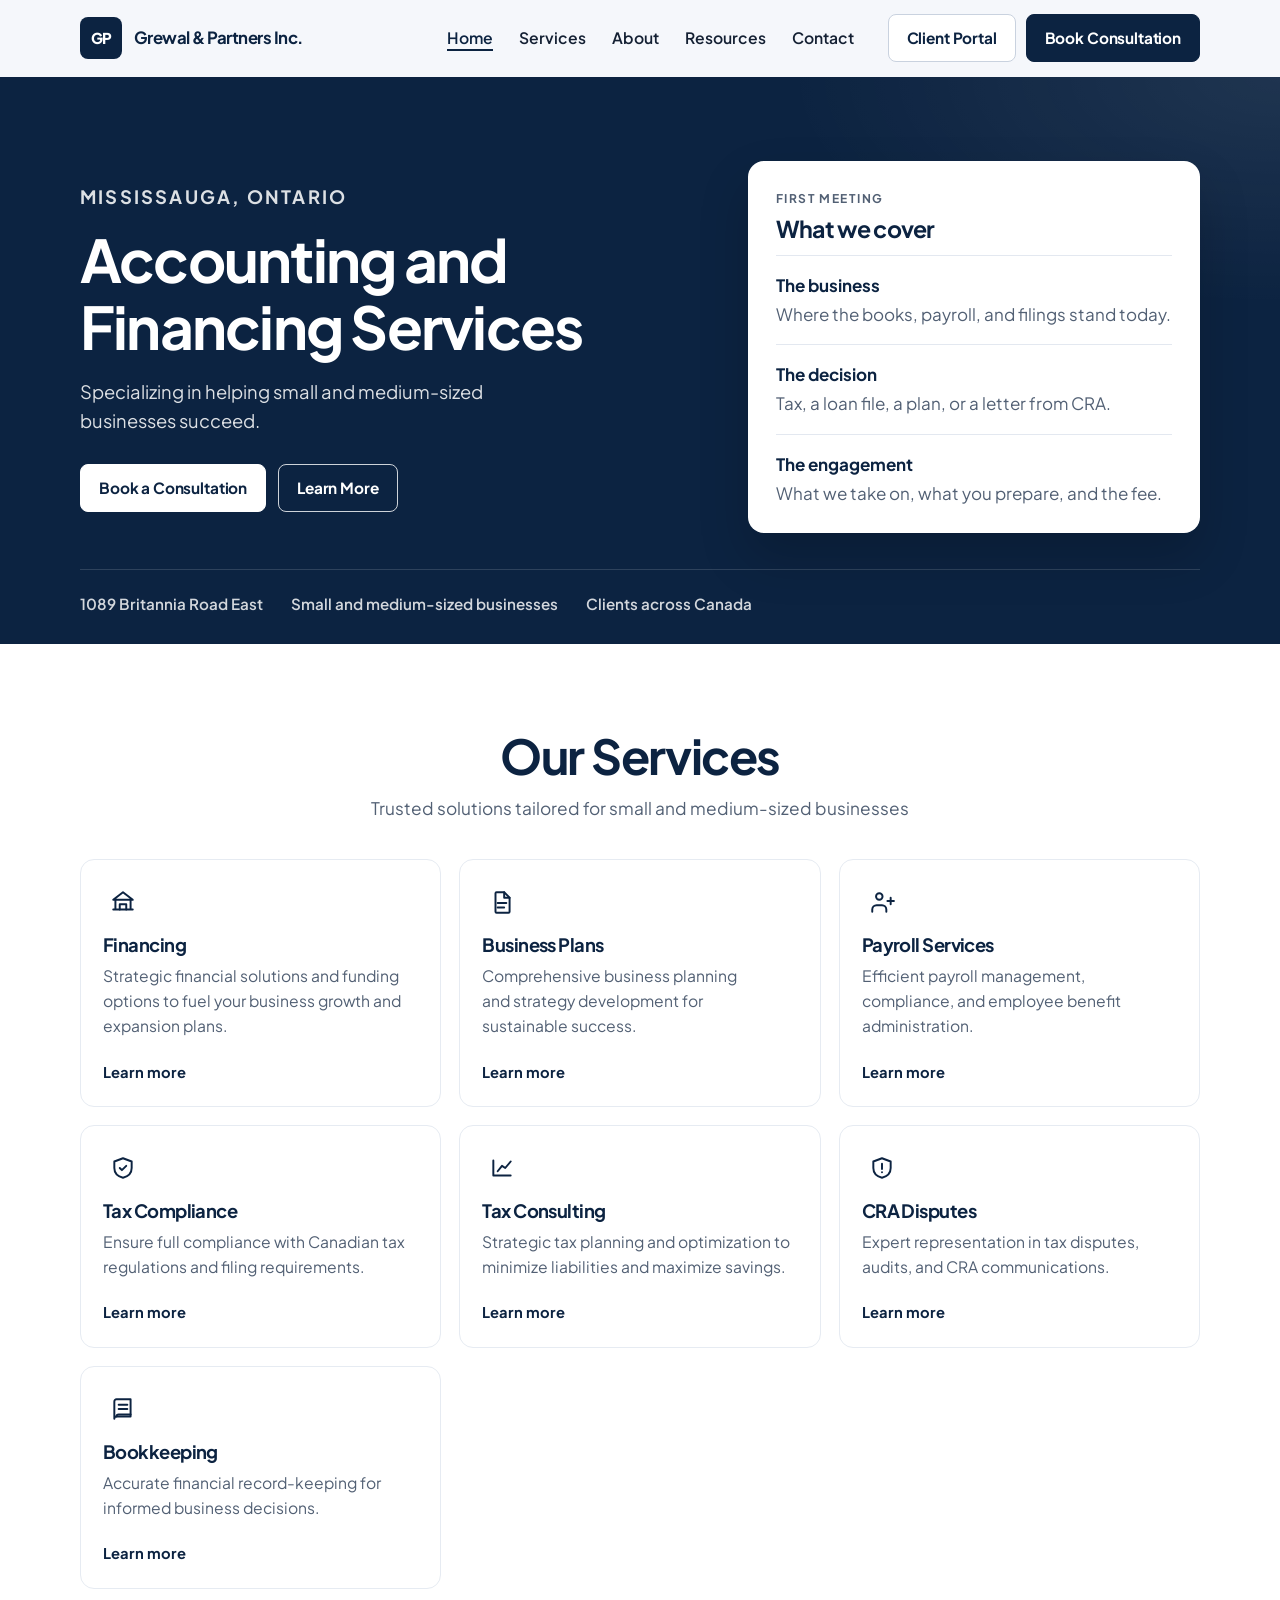
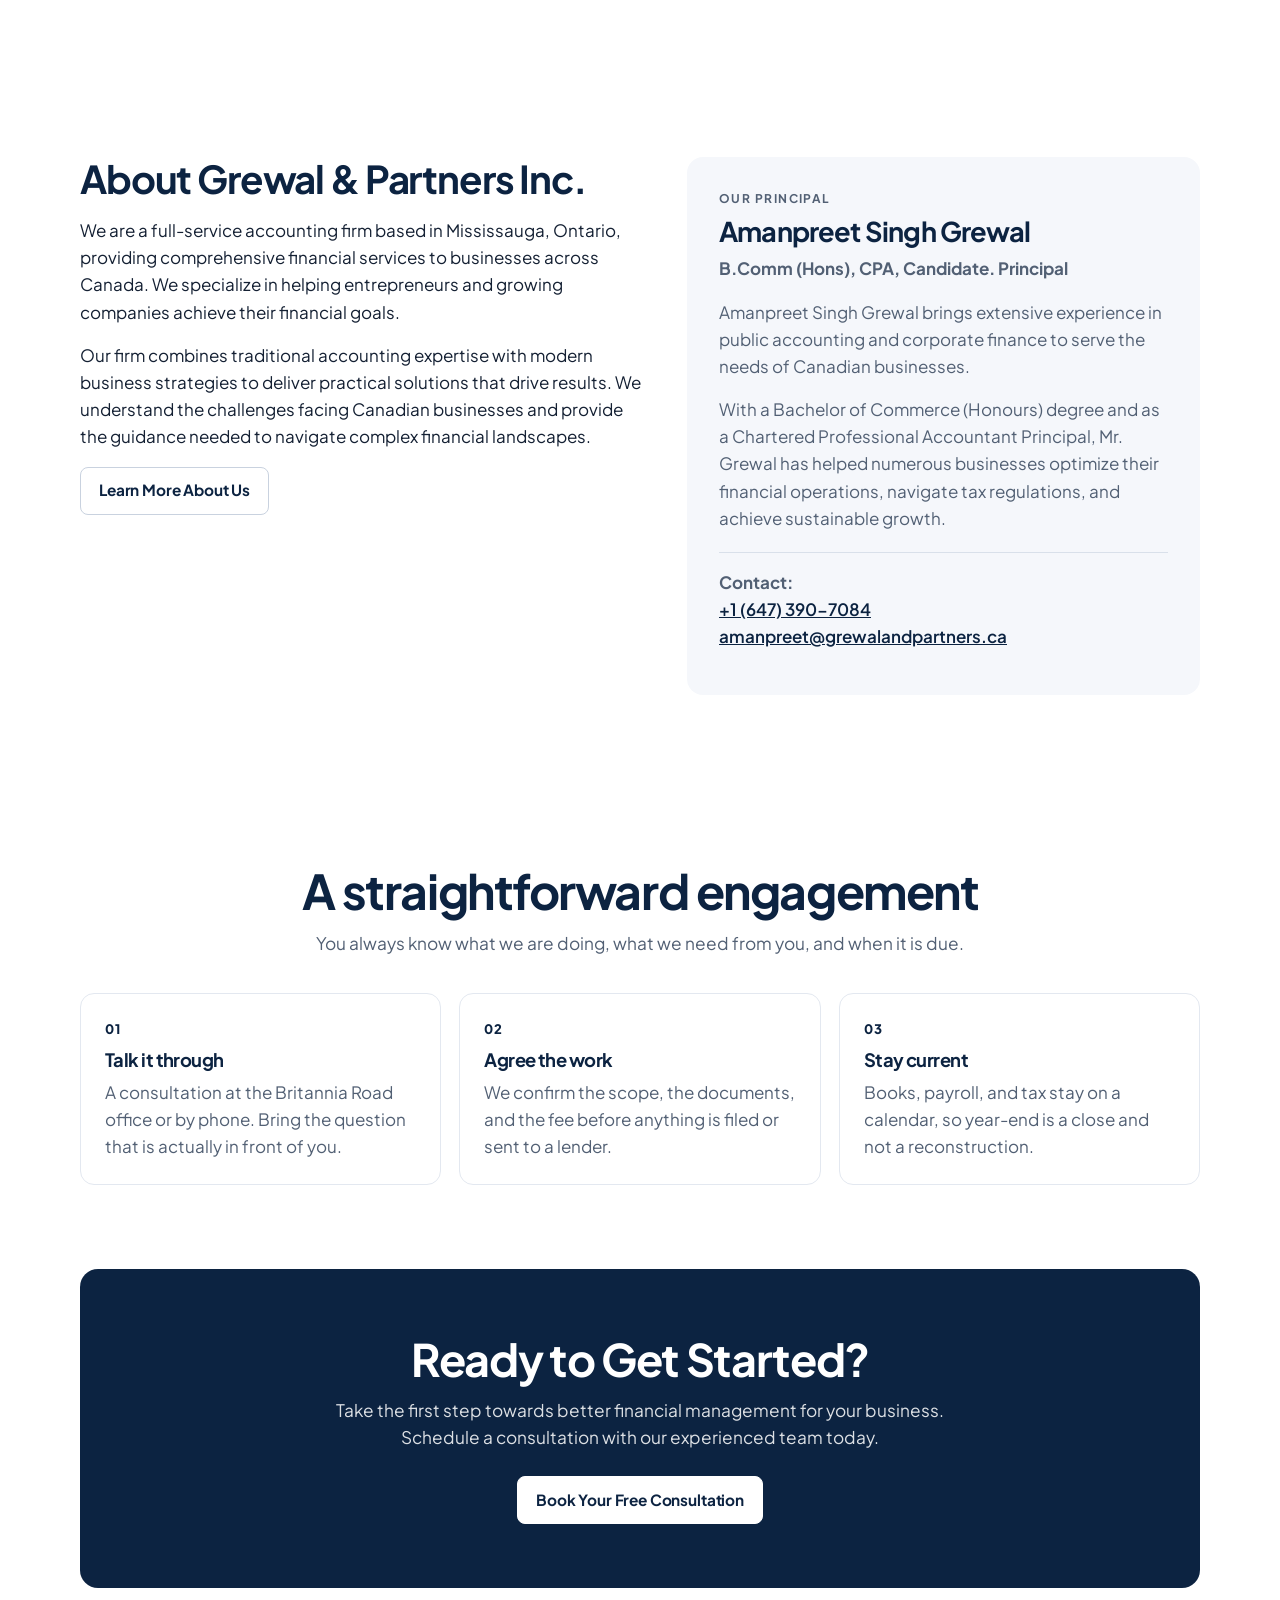
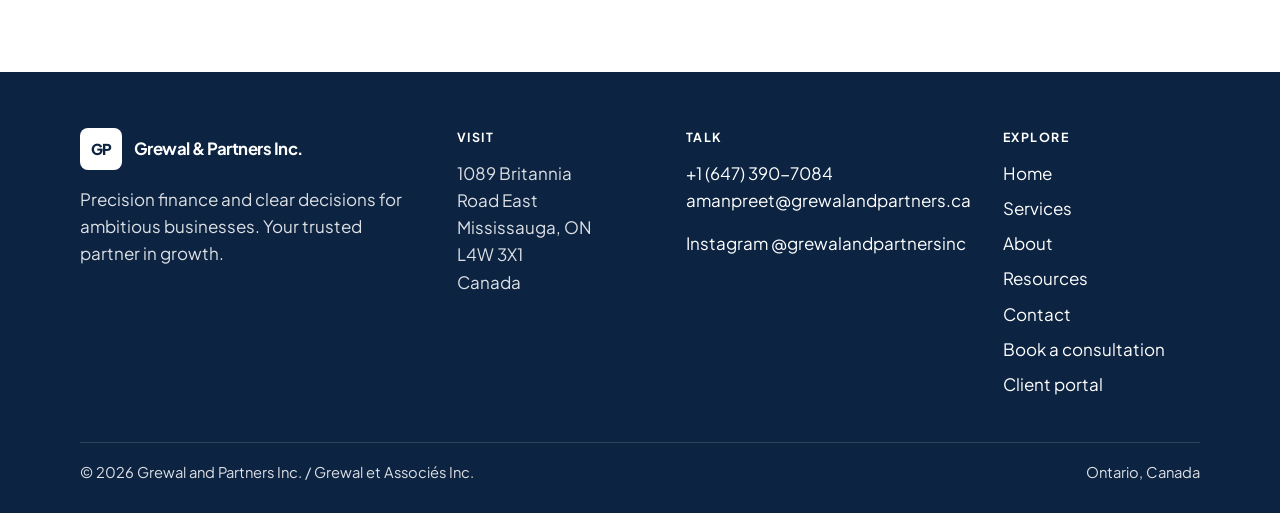
==== index.html @ 51f73a3c "Publish the Grewal & Partners site for GitHub Pages. Co-authored-by: Cursor <cursoragent@cursor.com>" ====
<!DOCTYPE html>
<html lang="en-CA">
<head>
  <meta charset="utf-8">
  <meta name="viewport" content="width=device-width, initial-scale=1">
  <title>Grewal &amp; Partners Inc. | Accounting and Financing in Mississauga</title>
  <meta name="description" content="Grewal &amp; Partners Inc. is a Mississauga accounting firm helping small and medium-sized businesses with financing, tax, payroll, bookkeeping, and CRA matters.">
  <link rel="canonical" href="https://threeprotech.github.io/grewalandpartners/">
  <meta property="og:title" content="Grewal &amp; Partners Inc. | Accounting and Financing Services">
  <meta property="og:description" content="Specializing in helping small and medium-sized businesses succeed. Mississauga, Ontario.">
  <meta property="og:type" content="website">
  <meta property="og:url" content="https://threeprotech.github.io/grewalandpartners/">
  <meta name="theme-color" content="#0c2341">
  <meta name="geo.region" content="CA-ON">
  <meta name="geo.placename" content="Mississauga">
  <link rel="icon" href="assets/favicon.svg" type="image/svg+xml">
  <link rel="preconnect" href="https://fonts.googleapis.com">
  <link rel="preconnect" href="https://fonts.gstatic.com" crossorigin>
  <link href="https://fonts.googleapis.com/css2?family=Plus+Jakarta+Sans:wght@400;500;600;700;800&display=swap" rel="stylesheet">
  <link rel="stylesheet" href="css/styles.css">
  <script type="application/ld+json">
  {
    "@context": "https://schema.org",
    "@type": "AccountingService",
    "name": "Grewal & Partners Inc.",
    "alternateName": ["Grewal and Partners Inc.", "Grewal et Associés Inc."],
    "url": "https://threeprotech.github.io/grewalandpartners/",
    "telephone": "+1-647-390-7084",
    "email": "amanpreet@grewalandpartners.ca",
    "image": "https://threeprotech.github.io/grewalandpartners/assets/favicon.svg",
    "address": {
      "@type": "PostalAddress",
      "streetAddress": "1089 Britannia Rd E",
      "addressLocality": "Mississauga",
      "addressRegion": "ON",
      "postalCode": "L4W 3X1",
      "addressCountry": "CA"
    },
    "areaServed": "Canada",
    "sameAs": ["https://www.instagram.com/grewalandpartnersinc/"]
  }
  </script>
</head>
<body data-page="home">
  <a class="skip" href="#main">Skip to content</a>
  <header class="site-header">
    <div class="wrap header-inner">
      <a class="brand" href="index.html" aria-label="Grewal and Partners Inc. home">
        <span class="mark" aria-hidden="true">GP</span>
        <span class="brand-name">Grewal &amp; Partners Inc.</span>
      </a>
      <button class="menu-btn" id="menu-btn" aria-expanded="false" aria-controls="site-nav">
        <span class="sr-only">Open menu</span>
        <span class="burger" aria-hidden="true"></span>
      </button>
      <nav class="nav" id="site-nav" aria-label="Primary">
        <a href="index.html" data-nav="home">Home</a>
        <a href="services.html" data-nav="services">Services</a>
        <a href="about.html" data-nav="about">About</a>
        <a href="resources.html" data-nav="resources">Resources</a>
        <a href="contact.html" data-nav="contact">Contact</a>
        <div class="nav-cta">
          <a class="btn btn-outline" href="portal.html">Client Portal</a>
          <a class="btn btn-solid" href="consultation.html">Book Consultation</a>
        </div>
      </nav>
    </div>
  </header>

  <main id="main">
    <section class="hero">
      <div class="wrap hero-grid">
        <div class="hero-copy">
          <p class="eyebrow">Mississauga, Ontario</p>
          <h1>Accounting and<br> Financing Services</h1>
          <p>Specializing in helping small and medium-sized businesses succeed.</p>
          <div class="hero-actions">
            <a class="btn btn-light" href="consultation.html">Book a Consultation</a>
            <a class="btn btn-ghost" href="#services">Learn More</a>
          </div>
        </div>
        <aside class="hero-card">
          <p class="kicker">First meeting</p>
          <h2>What we cover</h2>
          <ol>
            <li>
              <strong>The business</strong>
              Where the books, payroll, and filings stand today.
            </li>
            <li>
              <strong>The decision</strong>
              Tax, a loan file, a plan, or a letter from CRA.
            </li>
            <li>
              <strong>The engagement</strong>
              What we take on, what you prepare, and the fee.
            </li>
          </ol>
        </aside>
      </div>
      <div class="wrap hero-meta">
        <span>1089 Britannia Road East</span>
        <span>Small and medium-sized businesses</span>
        <span>Clients across Canada</span>
      </div>
    </section>

    <section class="section" id="services">
      <div class="wrap">
        <div class="section-head">
          <h2>Our Services</h2>
          <p class="lede">Trusted solutions tailored for small and medium-sized businesses</p>
        </div>
        <div class="service-grid">
          <a class="service-card" href="services.html#financing">
            <span class="icon-wrap" aria-hidden="true">
              <svg class="icon" viewBox="0 0 24 24" fill="none" stroke="currentColor" stroke-width="1.8" stroke-linecap="round" stroke-linejoin="round"><path d="M12 3l9 7H3l9-7z"/><path d="M5 10v9M19 10v9M3 19h18"/><path d="M9 19v-5h6v5"/></svg>
            </span>
            <h3>Financing</h3>
            <p>Strategic financial solutions and funding options to fuel your business growth and expansion plans.</p>
            <span class="more">Learn more</span>
          </a>
          <a class="service-card" href="services.html#business-plans">
            <span class="icon-wrap" aria-hidden="true">
              <svg class="icon" viewBox="0 0 24 24" fill="none" stroke="currentColor" stroke-width="1.8" stroke-linecap="round" stroke-linejoin="round"><path d="M7 3h7l5 5v13a1 1 0 0 1-1 1H7a1 1 0 0 1-1-1V4a1 1 0 0 1 1-1z"/><path d="M14 3v5h5M8 13h8M8 17h6"/></svg>
            </span>
            <h3>Business Plans</h3>
            <p>Comprehensive business planning and strategy development for sustainable success.</p>
            <span class="more">Learn more</span>
          </a>
          <a class="service-card" href="services.html#payroll">
            <span class="icon-wrap" aria-hidden="true">
              <svg class="icon" viewBox="0 0 24 24" fill="none" stroke="currentColor" stroke-width="1.8" stroke-linecap="round" stroke-linejoin="round"><path d="M16 21v-2a4 4 0 0 0-4-4H7a4 4 0 0 0-4 4v2"/><circle cx="9.5" cy="7" r="3"/><path d="M20 8v6M17 11h6"/></svg>
            </span>
            <h3>Payroll Services</h3>
            <p>Efficient payroll management, compliance, and employee benefit administration.</p>
            <span class="more">Learn more</span>
          </a>
          <a class="service-card" href="services.html#tax-compliance">
            <span class="icon-wrap" aria-hidden="true">
              <svg class="icon" viewBox="0 0 24 24" fill="none" stroke="currentColor" stroke-width="1.8" stroke-linecap="round" stroke-linejoin="round"><path d="M12 3l8 3v6c0 5-3.4 7.8-8 9-4.6-1.2-8-4-8-9V6l8-3z"/><path d="M9 12l2 2 4-4"/></svg>
            </span>
            <h3>Tax Compliance</h3>
            <p>Ensure full compliance with Canadian tax regulations and filing requirements.</p>
            <span class="more">Learn more</span>
          </a>
          <a class="service-card" href="services.html#tax-consulting">
            <span class="icon-wrap" aria-hidden="true">
              <svg class="icon" viewBox="0 0 24 24" fill="none" stroke="currentColor" stroke-width="1.8" stroke-linecap="round" stroke-linejoin="round"><path d="M4 19V5M4 19h16"/><path d="M8 15l4-5 3 2 5-6"/></svg>
            </span>
            <h3>Tax Consulting</h3>
            <p>Strategic tax planning and optimization to minimize liabilities and maximize savings.</p>
            <span class="more">Learn more</span>
          </a>
          <a class="service-card" href="services.html#cra-disputes">
            <span class="icon-wrap" aria-hidden="true">
              <svg class="icon" viewBox="0 0 24 24" fill="none" stroke="currentColor" stroke-width="1.8" stroke-linecap="round" stroke-linejoin="round"><path d="M12 3l8 3v6c0 5-3.4 7.8-8 9-4.6-1.2-8-4-8-9V6l8-3z"/><path d="M12 8v5M12 16h.01"/></svg>
            </span>
            <h3>CRA Disputes</h3>
            <p>Expert representation in tax disputes, audits, and CRA communications.</p>
            <span class="more">Learn more</span>
          </a>
          <a class="service-card" href="services.html#bookkeeping">
            <span class="icon-wrap" aria-hidden="true">
              <svg class="icon" viewBox="0 0 24 24" fill="none" stroke="currentColor" stroke-width="1.8" stroke-linecap="round" stroke-linejoin="round"><path d="M4 5a2 2 0 0 1 2-2h13v16H6a2 2 0 0 0-2 2V5z"/><path d="M6 19a2 2 0 0 1 2-2h11"/><path d="M8 8h8M8 12h8"/></svg>
            </span>
            <h3>Bookkeeping</h3>
            <p>Accurate financial record-keeping for informed business decisions.</p>
            <span class="more">Learn more</span>
          </a>
        </div>
      </div>
    </section>

    <section class="section">
      <div class="wrap about-grid">
        <div>
          <h2>About Grewal &amp; Partners Inc.</h2>
          <p>We are a full-service accounting firm based in Mississauga, Ontario, providing comprehensive financial services to businesses across Canada. We specialize in helping entrepreneurs and growing companies achieve their financial goals.</p>
          <p>Our firm combines traditional accounting expertise with modern business strategies to deliver practical solutions that drive results. We understand the challenges facing Canadian businesses and provide the guidance needed to navigate complex financial landscapes.</p>
          <a class="btn btn-outline" href="about.html">Learn More About Us</a>
        </div>
        <article class="principal">
          <p class="kicker">Our Principal</p>
          <h3>Amanpreet Singh Grewal</h3>
          <p class="credential">B.Comm (Hons), CPA, Candidate. Principal</p>
          <p>Amanpreet Singh Grewal brings extensive experience in public accounting and corporate finance to serve the needs of Canadian businesses.</p>
          <p>With a Bachelor of Commerce (Honours) degree and as a Chartered Professional Accountant Principal, Mr. Grewal has helped numerous businesses optimize their financial operations, navigate tax regulations, and achieve sustainable growth.</p>
          <hr class="rule">
          <p class="contact-line"><strong>Contact:</strong><br>
            <a href="tel:+16473907084">+1 (647) 390-7084</a><br>
            <a href="mailto:amanpreet@grewalandpartners.ca">amanpreet@grewalandpartners.ca</a>
          </p>
        </article>
      </div>
    </section>

    <section class="section">
      <div class="wrap">
        <div class="section-head">
          <h2>A straightforward engagement</h2>
          <p class="lede">You always know what we are doing, what we need from you, and when it is due.</p>
        </div>
        <div class="steps">
          <article class="step">
            <span>01</span>
            <h3>Talk it through</h3>
            <p>A consultation at the Britannia Road office or by phone. Bring the question that is actually in front of you.</p>
          </article>
          <article class="step">
            <span>02</span>
            <h3>Agree the work</h3>
            <p>We confirm the scope, the documents, and the fee before anything is filed or sent to a lender.</p>
          </article>
          <article class="step">
            <span>03</span>
            <h3>Stay current</h3>
            <p>Books, payroll, and tax stay on a calendar, so year-end is a close and not a reconstruction.</p>
          </article>
        </div>
      </div>
    </section>

    <section class="section" style="padding-top: 0;">
      <div class="wrap">
        <div class="cta-panel">
          <h2>Ready to Get Started?</h2>
          <p>Take the first step towards better financial management for your business. Schedule a consultation with our experienced team today.</p>
          <a class="btn btn-light" href="consultation.html">Book Your Free Consultation</a>
        </div>
      </div>
    </section>
  </main>

  <footer class="site-footer">
    <div class="wrap footer-grid">
      <div>
        <a class="brand" href="index.html">
          <span class="mark" aria-hidden="true">GP</span>
          <span class="brand-name">Grewal &amp; Partners Inc.</span>
        </a>
        <p class="footer-tag">Precision finance and clear decisions for ambitious businesses. Your trusted partner in growth.</p>
      </div>
      <div>
        <p class="footer-label">Visit</p>
        <p>1089 Britannia Road East<br>Mississauga, ON L4W 3X1<br>Canada</p>
      </div>
      <div>
        <p class="footer-label">Talk</p>
        <p><a href="tel:+16473907084">+1 (647) 390-7084</a><br>
          <a href="mailto:amanpreet@grewalandpartners.ca">amanpreet@grewalandpartners.ca</a></p>
        <p><a href="https://www.instagram.com/grewalandpartnersinc/" target="_blank" rel="noopener">Instagram @grewalandpartnersinc</a></p>
      </div>
      <div>
        <p class="footer-label">Explore</p>
        <ul class="footer-links">
          <li><a href="index.html">Home</a></li>
          <li><a href="services.html">Services</a></li>
          <li><a href="about.html">About</a></li>
          <li><a href="resources.html">Resources</a></li>
          <li><a href="contact.html">Contact</a></li>
          <li><a href="consultation.html">Book a consultation</a></li>
          <li><a href="portal.html">Client portal</a></li>
        </ul>
      </div>
    </div>
    <div class="wrap footer-base">
      <p>© 2026 Grewal and Partners Inc. / Grewal et Associés Inc.</p>
      <p>Ontario, Canada</p>
    </div>
  </footer>
  <script src="js/main.js"></script>
</body>
</html>
---- css/styles.css ----
:root {
  --navy: #0c2341;
  --navy-2: #16345c;
  --ink: #142033;
  --muted: #526074;
  --line: #e3e8f0;
  --paper: #f5f7fb;
  --white: #ffffff;
  --header-h: 76px;
  --shadow: 0 16px 40px rgba(12, 35, 65, 0.08);
  --font: "Plus Jakarta Sans", "Segoe UI", sans-serif;
  --max: 1120px;
}

*,
*::before,
*::after { box-sizing: border-box; }

html { scroll-behavior: smooth; }

body {
  margin: 0;
  font-family: var(--font);
  color: var(--ink);
  background: var(--white);
  font-size: 17px;
  line-height: 1.6;
  color-scheme: light;
}

img, svg { display: block; max-width: 100%; }

a { color: inherit; }

h1, h2, h3, p { text-wrap: pretty; }

h1, h2, h3 {
  font-weight: 700;
  letter-spacing: -0.03em;
  line-height: 1.15;
  color: var(--navy);
}

h1 { font-size: clamp(2rem, 4vw, 3rem); margin: 0 0 12px; }
h2 { font-size: clamp(1.55rem, 2.6vw, 2.05rem); margin: 0 0 12px; }
h3 { font-size: 1.15rem; margin: 0 0 8px; }

p { margin: 0 0 1rem; }

::selection {
  background: var(--navy);
  color: white;
}

:focus-visible {
  outline: 2px solid var(--navy);
  outline-offset: 3px;
}

.skip {
  position: absolute;
  left: 12px;
  top: -48px;
  background: white;
  color: var(--navy);
  padding: 8px 12px;
  z-index: 80;
  border-radius: 8px;
}

.skip:focus { top: 12px; }

.sr-only {
  position: absolute;
  width: 1px;
  height: 1px;
  padding: 0;
  margin: -1px;
  overflow: hidden;
  clip: rect(0, 0, 0, 0);
  border: 0;
}

.wrap {
  width: min(var(--max), calc(100% - 40px));
  margin-inline: auto;
}

.site-header {
  position: sticky;
  top: 0;
  z-index: 40;
  background: var(--paper);
  border-bottom: 1px solid transparent;
  min-height: var(--header-h);
}

.site-header.is-stuck {
  border-bottom-color: var(--line);
  box-shadow: 0 8px 24px rgba(12, 35, 65, 0.05);
}

.header-inner {
  display: flex;
  align-items: center;
  gap: 24px;
  min-height: var(--header-h);
}

.brand {
  display: flex;
  align-items: center;
  gap: 12px;
  text-decoration: none;
  color: var(--navy);
  flex: 0 0 auto;
}

.mark {
  width: 42px;
  height: 42px;
  border-radius: 8px;
  display: grid;
  place-items: center;
  background: var(--navy);
  color: white;
  font-weight: 800;
  letter-spacing: -0.05em;
  font-size: 15px;
}

.brand-name {
  font-weight: 700;
  font-size: 1.05rem;
  letter-spacing: -0.03em;
  white-space: nowrap;
}

.nav {
  display: flex;
  align-items: center;
  gap: 26px;
  margin-left: auto;
}

.nav > a {
  text-decoration: none;
  font-weight: 600;
  font-size: 0.98rem;
  color: var(--ink);
}

.nav > a:hover,
.nav > a[aria-current="page"] {
  color: var(--navy);
}

.nav > a[aria-current="page"] {
  box-shadow: inset 0 -2px 0 var(--navy);
}

.nav-cta {
  display: flex;
  align-items: center;
  gap: 10px;
  margin-left: 8px;
}

.menu-btn {
  display: none;
  margin-left: auto;
  width: 44px;
  height: 44px;
  border: 0;
  background: transparent;
  place-items: center;
  cursor: pointer;
  border-radius: 8px;
}

.burger,
.burger::before,
.burger::after {
  display: block;
  width: 22px;
  height: 2px;
  background: var(--navy);
  border-radius: 2px;
  position: relative;
  transition: transform 0.2s ease, top 0.2s ease, background 0.2s ease;
}

.burger::before,
.burger::after {
  content: "";
  position: absolute;
  left: 0;
}

.burger::before { top: -7px; }
.burger::after { top: 7px; }

.is-open .burger { background: transparent; }
.is-open .burger::before { top: 0; transform: rotate(45deg); }
.is-open .burger::after { top: 0; transform: rotate(-45deg); }

.btn {
  display: inline-flex;
  align-items: center;
  justify-content: center;
  min-height: 48px;
  padding: 0 18px;
  border-radius: 8px;
  border: 1.5px solid transparent;
  font: inherit;
  font-weight: 700;
  font-size: 0.96rem;
  text-decoration: none;
  cursor: pointer;
  letter-spacing: -0.01em;
}

.btn-solid {
  background: var(--navy);
  color: white;
  border-color: var(--navy);
}

.btn-solid:hover { background: var(--navy-2); }

.btn-outline {
  background: white;
  color: var(--navy);
  border-color: #c9d2df;
}

.btn-outline:hover { border-color: var(--navy); }

.btn-light {
  background: white;
  color: var(--navy);
  border-color: white;
}

.btn-light:hover { background: #f4f7fb; }

.btn-ghost {
  background: transparent;
  color: white;
  border-color: rgba(255, 255, 255, 0.8);
}

.btn-ghost:hover { background: rgba(255, 255, 255, 0.08); }

.hero {
  background:
    radial-gradient(820px 380px at 100% 0%, rgba(255, 255, 255, 0.08), transparent 60%),
    var(--navy);
  color: white;
}

.hero :is(h1, h2) { color: white; }

.hero-grid {
  display: grid;
  grid-template-columns: minmax(0, 1.15fr) minmax(280px, 0.85fr);
  gap: 56px;
  align-items: center;
  padding: 84px 0 36px;
}

.eyebrow {
  margin: 0 0 14px;
  font-size: 0.78rem;
  font-weight: 700;
  letter-spacing: 0.12em;
  text-transform: uppercase;
  color: rgba(255, 255, 255, 0.72);
}

.hero h1 {
  margin: 0 0 16px;
  font-size: clamp(2.5rem, 4.6vw, 4.15rem);
  max-width: 12ch;
}

.hero-copy > p {
  max-width: 38ch;
  font-size: 1.15rem;
  color: rgba(255, 255, 255, 0.86);
}

.hero-actions {
  display: flex;
  flex-wrap: wrap;
  gap: 12px;
  margin-top: 28px;
}

.hero-card {
  background: white;
  color: var(--ink);
  border-radius: 16px;
  padding: 28px 28px 10px;
  box-shadow: 0 24px 50px rgba(0, 0, 0, 0.18);
}

.hero-card h2 {
  color: var(--navy);
  font-size: 1.45rem;
  margin: 0 0 6px;
}

.kicker {
  margin: 0 0 8px;
  font-size: 0.75rem;
  font-weight: 700;
  letter-spacing: 0.12em;
  text-transform: uppercase;
  color: var(--muted);
}

.hero-card ol {
  list-style: none;
  margin: 12px 0 0;
  padding: 0;
}

.hero-card li {
  padding: 16px 0;
  border-top: 1px solid var(--line);
  color: var(--muted);
}

.hero-card strong {
  display: block;
  color: var(--navy);
  margin-bottom: 2px;
}

.hero-meta {
  display: flex;
  flex-wrap: wrap;
  gap: 10px 28px;
  padding: 22px 0 28px;
  border-top: 1px solid rgba(255, 255, 255, 0.14);
  color: rgba(255, 255, 255, 0.82);
  font-weight: 600;
  font-size: 0.95rem;
}

.section { padding: 84px 0; }

.section-head { text-align: center; margin-bottom: 36px; }

.section-head h2,
.page-hero h1 {
  font-size: clamp(2rem, 4vw, 3rem);
  margin: 0 0 12px;
}

.lede {
  color: var(--muted);
  font-size: 1.08rem;
  max-width: 42rem;
}

.section-head .lede { margin-inline: auto; }

.service-grid {
  display: grid;
  grid-template-columns: repeat(3, 1fr);
  gap: 18px;
}


.service-card {
  display: flex;
  flex-direction: column;
  gap: 8px;
  min-height: 210px;
  padding: 22px;
  border: 1px solid #e6ebf2;
  border-radius: 14px;
  background: white;
  text-decoration: none;
  color: inherit;
  transition: border-color 0.2s ease, transform 0.2s ease, box-shadow 0.2s ease;
}

.service-card:hover {
  border-color: var(--navy);
  transform: translateY(-2px);
  box-shadow: var(--shadow);
}

.icon-wrap {
  width: 40px;
  height: 40px;
  display: grid;
  place-items: center;
  color: var(--navy);
}

.icon { width: 26px; height: 26px; }

.service-card h3 {
  margin: 4px 0 0;
  font-size: 1.15rem;
}

.service-card p {
  margin: 0;
  color: var(--muted);
  font-size: 0.98rem;
}

.more {
  margin-top: auto;
  padding-top: 14px;
  font-weight: 700;
  color: var(--navy);
  font-size: 0.92rem;
}

.about-grid,
.split,
.contact-grid {
  display: grid;
  grid-template-columns: 1.05fr 0.95fr;
  gap: 40px;
  align-items: start;
}

.about-grid h2 { font-size: clamp(1.8rem, 3vw, 2.5rem); margin: 0 0 16px; }

.principal {
  background: var(--paper);
  border-radius: 16px;
  padding: 32px 32px 28px;
}

.principal h2,
.principal h3 {
  margin: 0 0 8px;
  font-size: 1.7rem;
}

.credential {
  margin: 0 0 16px;
  font-weight: 700;
  color: var(--navy);
}

.principal p { color: var(--muted); }

.rule {
  border: 0;
  border-top: 1px solid #d9e0ea;
  margin: 20px 0 16px;
}

.contact-line { color: var(--ink); }
.contact-line a { color: var(--navy); font-weight: 600; }

.steps {
  display: grid;
  grid-template-columns: repeat(3, 1fr);
  gap: 18px;
}

.step {
  padding: 24px;
  border: 1px solid var(--line);
  border-radius: 14px;
  background: white;
}

.step span {
  display: block;
  font-weight: 800;
  color: var(--navy);
  letter-spacing: 0.08em;
  font-size: 0.82rem;
  margin-bottom: 10px;
}

.step h3 { margin: 0 0 8px; font-size: 1.15rem; }
.step p { margin: 0; color: var(--muted); }

.band { background: var(--paper); }

.cta-panel {
  background: var(--navy);
  color: white;
  border-radius: 18px;
  text-align: center;
  padding: 64px 32px;
}

.cta-panel h2 {
  color: white;
  font-size: clamp(2rem, 4vw, 2.8rem);
  margin: 0 0 12px;
}

.cta-panel p {
  max-width: 38rem;
  margin: 0 auto 24px;
  color: rgba(255, 255, 255, 0.86);
  font-size: 1.08rem;
}

.site-footer {
  background: var(--navy);
  color: rgba(255, 255, 255, 0.86);
  padding: 56px 0 28px;
}

.site-footer .brand { color: white; }
.site-footer .mark { background: white; color: var(--navy); }

.footer-grid {
  display: grid;
  grid-template-columns: 1.4fr 0.8fr 1fr 0.8fr;
  gap: 32px;
}

.footer-tag { max-width: 36ch; margin-top: 16px; }

.footer-label {
  margin: 0 0 12px;
  font-size: 0.78rem;
  font-weight: 700;
  letter-spacing: 0.12em;
  text-transform: uppercase;
  color: white;
}

.site-footer a { color: white; text-decoration: none; }
.site-footer a:hover { text-decoration: underline; }

.footer-links {
  list-style: none;
  margin: 0;
  padding: 0;
}

.footer-links li { margin: 0 0 8px; }

.footer-base {
  display: flex;
  justify-content: space-between;
  gap: 12px;
  flex-wrap: wrap;
  margin-top: 36px;
  padding-top: 18px;
  border-top: 1px solid rgba(255, 255, 255, 0.14);
  font-size: 0.92rem;
}

.footer-base p { margin: 0; }

.page-hero {
  background: var(--navy);
  color: white;
  padding: 64px 0 56px;
}

.page-hero h1 { color: white; max-width: 16ch; }
.page-hero .lede { color: rgba(255, 255, 255, 0.84); margin: 0; }

.crumb {
  margin: 0 0 14px;
  font-size: 0.92rem;
  color: rgba(255, 255, 255, 0.72);
}

.crumb a { color: white; }

.subnav-wrap {
  position: sticky;
  top: var(--header-h);
  z-index: 30;
  background: white;
  border-bottom: 1px solid var(--line);
}

.subnav {
  display: flex;
  gap: 8px;
  overflow-x: auto;
  padding: 12px 0;
}

.subnav a {
  text-decoration: none;
  white-space: nowrap;
  font-weight: 650;
  font-weight: 600;
  font-size: 0.92rem;
  color: var(--navy);
  padding: 8px 12px;
  border-radius: 999px;
}

.subnav a:hover { background: var(--paper); }

.service-block {
  display: grid;
  grid-template-columns: 72px 1fr;
  gap: 8px 22px;
  padding: 36px 0;
  border-bottom: 1px solid var(--line);
  scroll-margin-top: 140px;
}

.service-block .icon-wrap {
  width: 56px;
  height: 56px;
  border-radius: 12px;
  background: var(--paper);
}

.service-block h2 { margin: 6px 0 8px; font-size: 1.7rem; }
.service-block .lede { margin-bottom: 8px; }

.ticks {
  list-style: none;
  padding: 0;
  margin: 8px 0 16px;
}

.ticks li {
  position: relative;
  padding-left: 18px;
  margin: 8px 0;
}

.ticks li::before {
  content: "";
  width: 7px;
  height: 7px;
  border-radius: 50%;
  background: var(--navy);
  position: absolute;
  left: 0;
  top: 0.55em;
}

.text-link {
  color: var(--navy);
  font-weight: 700;
  text-underline-offset: 3px;
}

.facts {
  background: var(--paper);
  border-radius: 16px;
  padding: 28px;
}

.facts h2 { margin-top: 0; font-size: 1.35rem; }

.facts a { color: var(--navy); font-weight: 700; }

.work-grid {
  display: grid;
  grid-template-columns: repeat(3, 1fr);
  gap: 18px;
}

.guide-grid {
  display: grid;
  grid-template-columns: 1fr 1fr;
  gap: 18px;
  margin-bottom: 20px;
}

.guide-card {
  display: block;
  text-decoration: none;
  border: 1px solid var(--line);
  border-radius: 14px;
  padding: 24px;
  background: white;
  min-height: 180px;
}

.guide-card:hover { border-color: var(--navy); }

.guide-card span {
  display: block;
  font-size: 0.78rem;
  font-weight: 700;
  letter-spacing: 0.1em;
  text-transform: uppercase;
  color: var(--muted);
  margin-bottom: 10px;
}

.guide-card h2 { margin: 0 0 8px; font-size: 1.3rem; }
.guide-card p { margin: 0; color: var(--muted); }

article.guide {
  padding: 36px 0;
  border-top: 1px solid var(--line);
  scroll-margin-top: 100px;
  max-width: 760px;
}

article.guide h2 { font-size: 1.8rem; margin-bottom: 8px; }

.note {
  background: var(--paper);
  border-radius: 12px;
  padding: 16px 18px;
  color: var(--muted);
  font-size: 0.95rem;
}

.form-card,
.panel {
  background: white;
  border: 1px solid var(--line);
  border-radius: 16px;
  padding: 28px;
  box-shadow: var(--shadow);
}

.form-grid {
  display: grid;
  grid-template-columns: 1fr 1fr;
  gap: 14px 16px;
}

.form-row { margin-bottom: 14px; }
.span-2 { grid-column: span 2; }

label {
  display: block;
  font-weight: 700;
  font-size: 0.9rem;
  margin-bottom: 6px;
  color: var(--navy);
}

input, select, textarea {
  width: 100%;
  border: 1px solid #d5dce6;
  border-radius: 8px;
  padding: 12px 14px;
  font: inherit;
  color: var(--ink);
  background: white;
}

textarea { min-height: 140px; resize: vertical; }

.was-validated input:invalid,
.was-validated select:invalid,
.was-validated textarea:invalid {
  border-color: #9b2c2c;
}

.fine {
  color: var(--muted);
  font-size: 0.9rem;
}

.map {
  margin-top: 28px;
  height: 380px;
  border-radius: 16px;
  overflow: hidden;
  border: 1px solid var(--line);
}

.map iframe { width: 100%; height: 100%; border: 0; }

.portal-list { margin: 0; padding-left: 18px; }
.portal-list li { margin: 8px 0; }

.thanks {
  min-height: 52vh;
  display: grid;
  align-items: center;
}

.hero :focus-visible,
.site-footer :focus-visible,
.cta-panel :focus-visible,
.page-hero :focus-visible {
  outline-color: white;
}

@media (max-width: 980px) {
  .menu-btn { display: grid; }

  .nav {
    display: none;
    position: absolute;
    left: 0;
    right: 0;
    top: 100%;
    margin: 0;
    background: var(--paper);
    flex-direction: column;
    align-items: stretch;
    gap: 2px;
    padding: 8px 22px 22px;
    border-bottom: 1px solid var(--line);
    box-shadow: 0 18px 30px rgba(12, 35, 65, 0.06);
  }

  .site-header.is-open .nav { display: flex; }

  .nav > a {
    padding: 12px 2px;
    font-size: 1.05rem;
    box-shadow: none;
  }

  .nav > a[aria-current="page"] { box-shadow: none; }

  .nav-cta {
    flex-direction: column;
    align-items: stretch;
    margin: 12px 0 0;
    gap: 10px;
  }

  .nav-cta .btn { width: 100%; }

  .hero-grid,
  .about-grid,
  .split,
  .contact-grid,
  .service-grid,
  .steps,
  .work-grid,
  .guide-grid,
  .footer-grid,
  .form-grid {
    grid-template-columns: 1fr;
  }

  .span-2 { grid-column: auto; }

  .hero-card { display: none; }

  .hero-grid { padding: 48px 0 28px; gap: 0; }

  .hero h1 { max-width: 11ch; }

  .service-block { grid-template-columns: 1fr; }

  .footer-grid { gap: 28px; }
}

@media (max-width: 640px) {
  .wrap { width: min(var(--max), calc(100% - 32px)); }
  .section { padding: 56px 0; }
  .hero-actions .btn {
    flex: 1;
    font-size: 0.88rem;
    padding: 0 10px;
    white-space: nowrap;
  }
  .cta-panel { padding: 42px 20px; }
  .principal, .form-card, .panel, .facts { padding: 22px; }
  .brand-name { font-size: 0.98rem; }
  .page-hero { padding: 42px 0 36px; }
}

@media (prefers-reduced-motion: reduce) {
  html { scroll-behavior: auto; }
  .service-card,
  .burger,
  .burger::before,
  .burger::after { transition: none; }
}
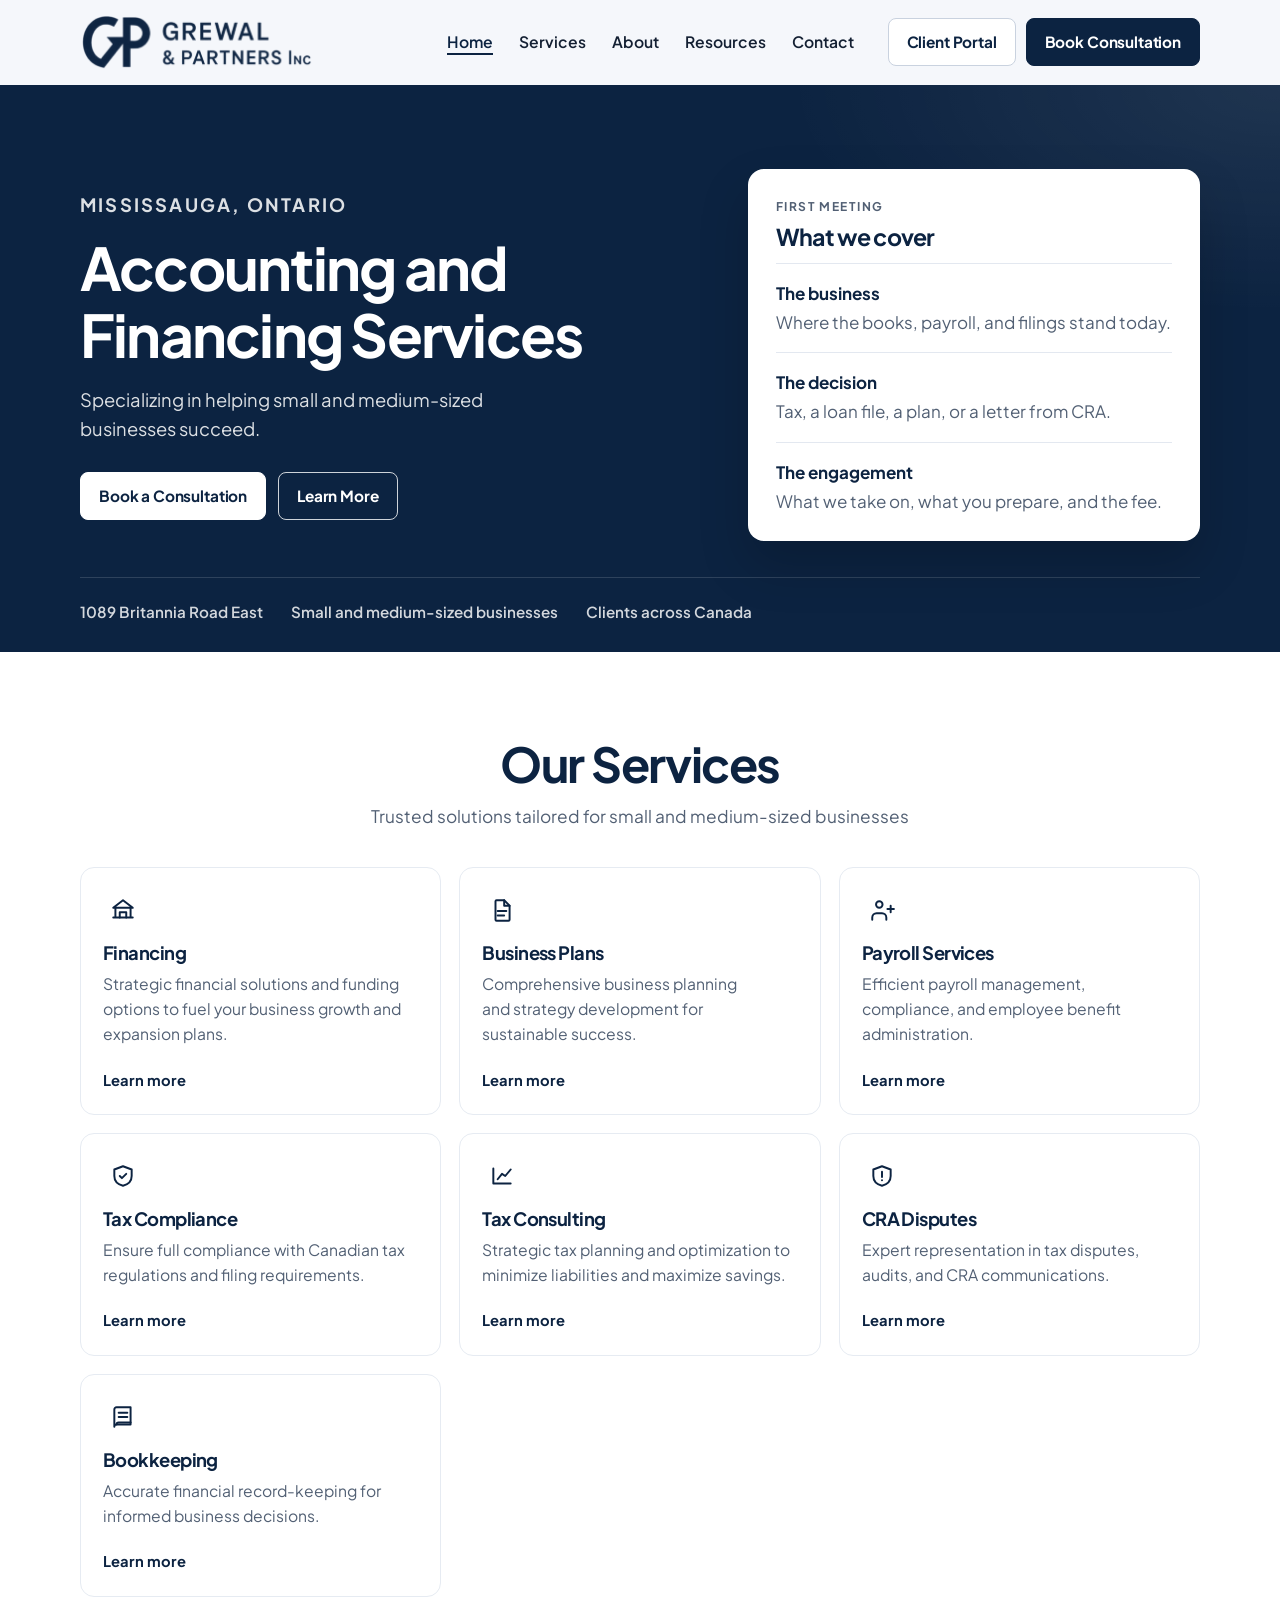
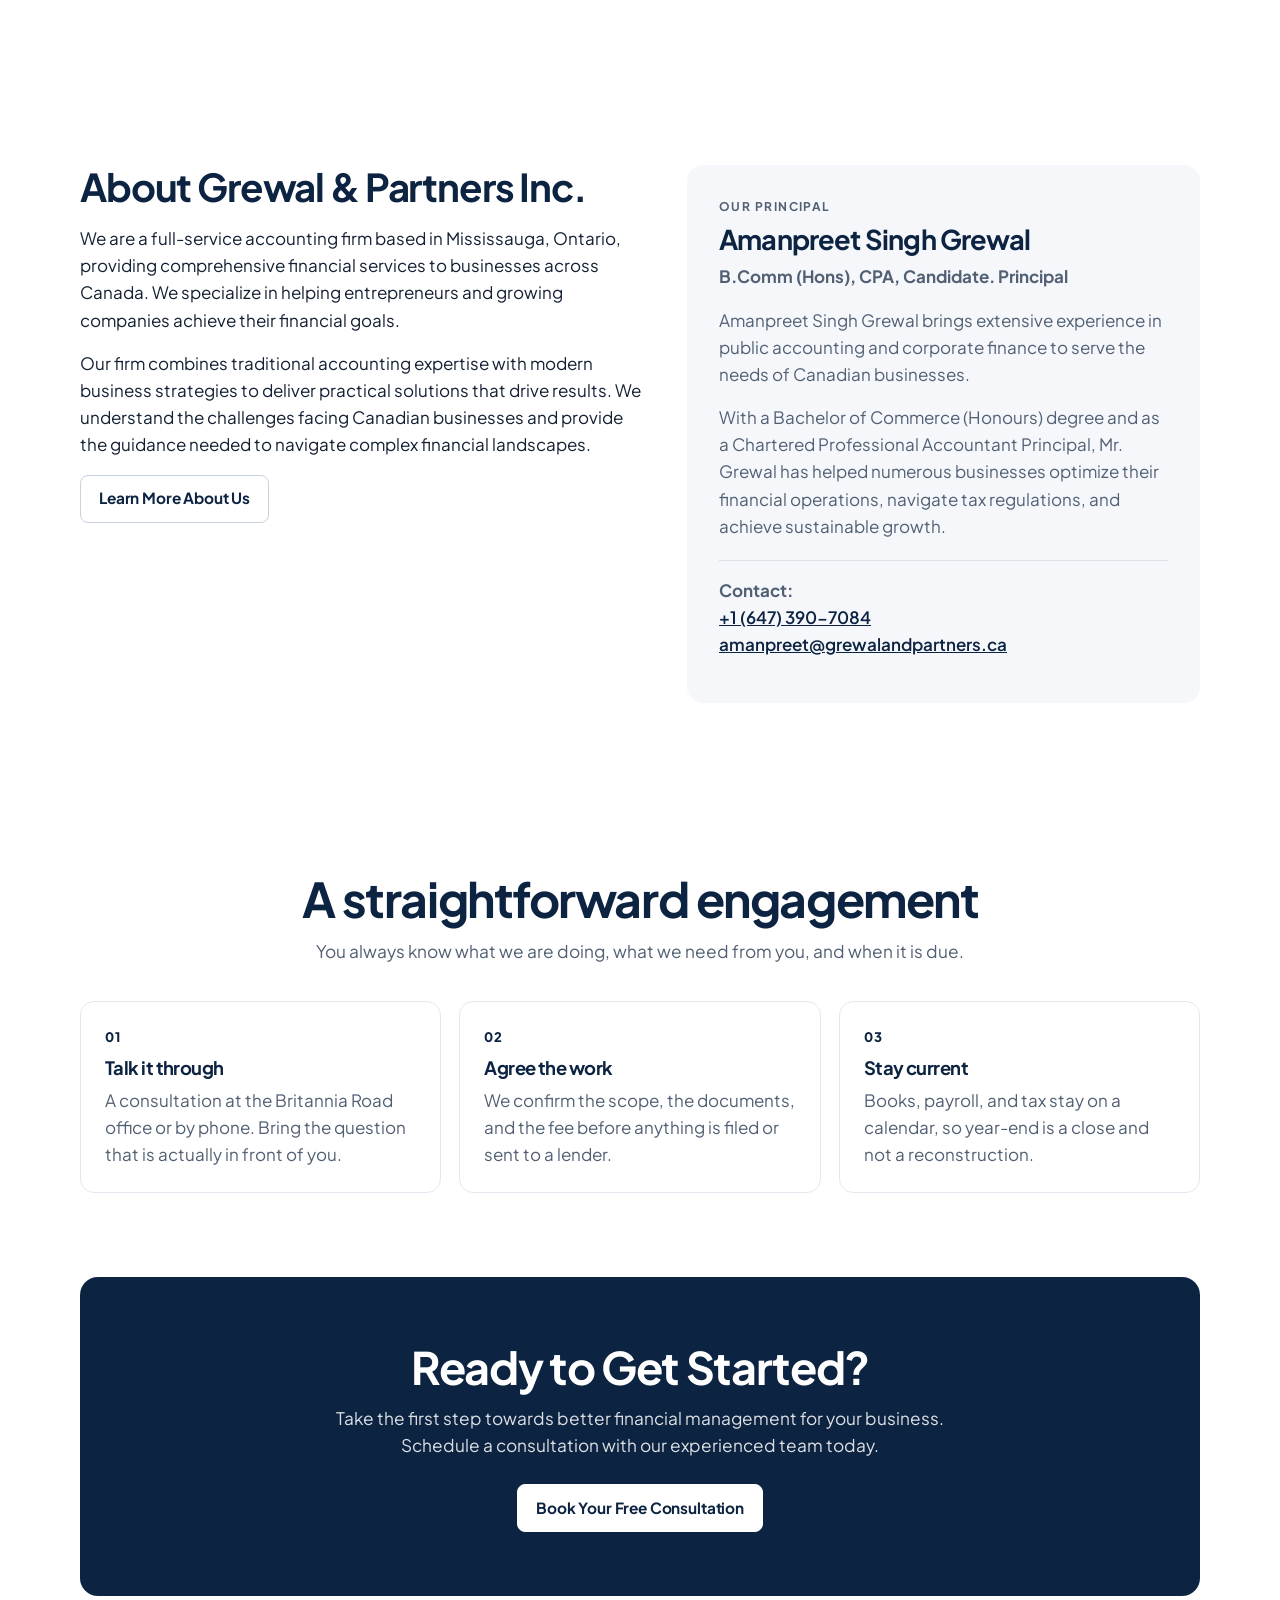
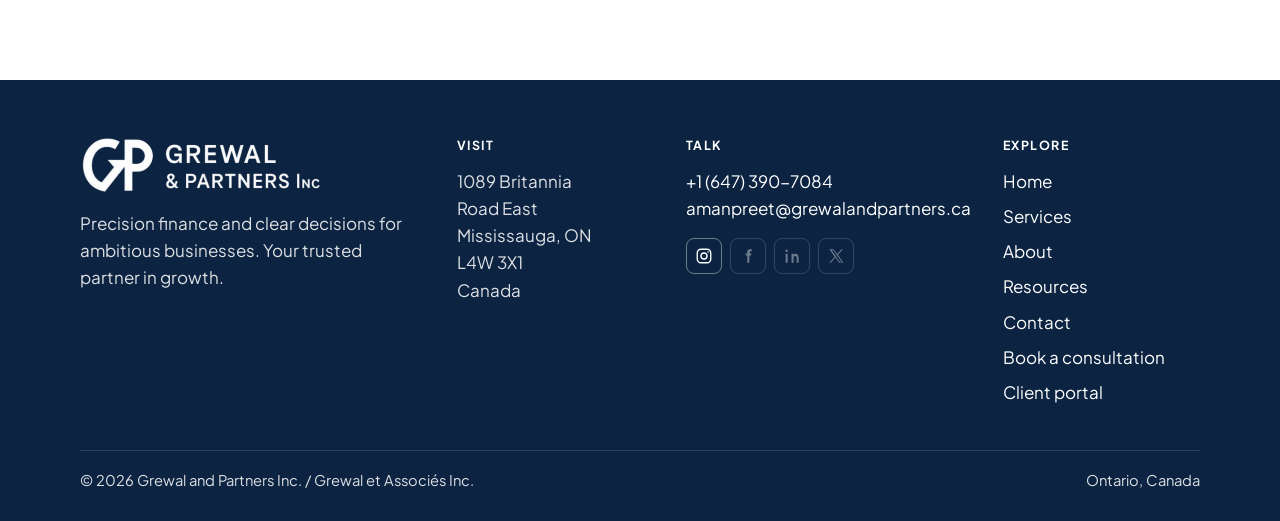
==== commit e214395a: "Use the firm logo and add footer social icons. Only Instagram is linked until the other profiles are" ====
--- a/index.html
+++ b/index.html
@@ -13,7 +13,7 @@
   <meta name="theme-color" content="#0c2341">
   <meta name="geo.region" content="CA-ON">
   <meta name="geo.placename" content="Mississauga">
-  <link rel="icon" href="assets/favicon.svg" type="image/svg+xml">
+  <link rel="icon" href="assets/favicon.png" type="image/png">
   <link rel="preconnect" href="https://fonts.googleapis.com">
   <link rel="preconnect" href="https://fonts.gstatic.com" crossorigin>
   <link href="https://fonts.googleapis.com/css2?family=Plus+Jakarta+Sans:wght@400;500;600;700;800&display=swap" rel="stylesheet">
@@ -27,7 +27,7 @@
     "url": "https://threeprotech.github.io/grewalandpartners/",
     "telephone": "+1-647-390-7084",
     "email": "amanpreet@grewalandpartners.ca",
-    "image": "https://threeprotech.github.io/grewalandpartners/assets/favicon.svg",
+    "image": "https://threeprotech.github.io/grewalandpartners/assets/logo.png",
     "address": {
       "@type": "PostalAddress",
       "streetAddress": "1089 Britannia Rd E",
@@ -46,8 +46,7 @@
   <header class="site-header">
     <div class="wrap header-inner">
       <a class="brand" href="index.html" aria-label="Grewal and Partners Inc. home">
-        <span class="mark" aria-hidden="true">GP</span>
-        <span class="brand-name">Grewal &amp; Partners Inc.</span>
+        <img class="logo" src="assets/logo-navy.png" alt="">
       </a>
       <button class="menu-btn" id="menu-btn" aria-expanded="false" aria-controls="site-nav">
         <span class="sr-only">Open menu</span>
@@ -236,8 +235,7 @@
     <div class="wrap footer-grid">
       <div>
         <a class="brand" href="index.html">
-          <span class="mark" aria-hidden="true">GP</span>
-          <span class="brand-name">Grewal &amp; Partners Inc.</span>
+          <img class="logo" src="assets/logo.png" alt="Grewal &amp; Partners Inc.">
         </a>
         <p class="footer-tag">Precision finance and clear decisions for ambitious businesses. Your trusted partner in growth.</p>
       </div>
@@ -249,7 +247,12 @@
         <p class="footer-label">Talk</p>
         <p><a href="tel:+16473907084">+1 (647) 390-7084</a><br>
           <a href="mailto:amanpreet@grewalandpartners.ca">amanpreet@grewalandpartners.ca</a></p>
-        <p><a href="https://www.instagram.com/grewalandpartnersinc/" target="_blank" rel="noopener">Instagram @grewalandpartnersinc</a></p>
+        <ul class="socials" aria-label="Social media">
+          <li><a href="https://www.instagram.com/grewalandpartnersinc/" target="_blank" rel="noopener" aria-label="Instagram"><svg viewBox="0 0 24 24" aria-hidden="true" fill="none" stroke="currentColor" stroke-width="1.8"><rect x="3" y="3" width="18" height="18" rx="5"/><circle cx="12" cy="12" r="4"/><circle cx="17.5" cy="6.5" r="1" fill="currentColor" stroke="none"/></svg></a></li>
+          <li><span class="social is-idle" role="img" aria-label="Facebook"><svg viewBox="0 0 24 24" aria-hidden="true" fill="currentColor"><path d="M14.5 8.5V6.2c0-.6.4-.7.7-.7H17V3h-2.3C12.2 3 11 4.4 11 6.6v1.9H9v2.7h2V21h2.8v-9.8h2.3l.3-2.7h-2.6z"/></svg></span></li>
+          <li><span class="social is-idle" role="img" aria-label="LinkedIn"><svg viewBox="0 0 24 24" aria-hidden="true" fill="currentColor"><path d="M6.2 9H3.5v12h2.7V9zM4.8 3.4A1.6 1.6 0 1 0 4.8 6.6 1.6 1.6 0 0 0 4.8 3.4zM20.5 13.4c0-2.9-1.5-4.3-3.6-4.3-1.6 0-2.4.9-2.8 1.5V9.1H11.4V21h2.7v-5.9c0-1.6.3-3.1 2.2-3.1s1.9 1.8 1.9 3.2V21h2.7v-7.6z"/></svg></span></li>
+          <li><span class="social is-idle" role="img" aria-label="X"><svg viewBox="0 0 24 24" aria-hidden="true" fill="currentColor"><path d="M14.6 10.4 21.4 3h-2l-5.8 6.4L8.7 3H3.2l7.2 10.2L3 21h2l6.3-7 4.9 7h5.5l-7.1-10.6zm-2.2 2.5-.7-1L6.2 4.4h2.3l4.4 6.2.7 1 6.1 8.6h-2.3l-4.8-6.3z"/></svg></span></li>
+        </ul>
       </div>
       <div>
         <p class="footer-label">Explore</p>
--- a/css/styles.css
+++ b/css/styles.css
@@ -6,7 +6,7 @@
   --line: #e3e8f0;
   --paper: #f5f7fb;
   --white: #ffffff;
-  --header-h: 76px;
+  --header-h: 84px;
   --shadow: 0 16px 40px rgba(12, 35, 65, 0.08);
   --font: "Plus Jakarta Sans", "Segoe UI", sans-serif;
   --max: 1120px;
@@ -116,25 +116,12 @@
   flex: 0 0 auto;
 }
 
-.mark {
-  width: 42px;
-  height: 42px;
-  border-radius: 8px;
-  display: grid;
-  place-items: center;
-  background: var(--navy);
-  color: white;
-  font-weight: 800;
-  letter-spacing: -0.05em;
-  font-size: 15px;
-}
-
-.brand-name {
-  font-weight: 700;
-  font-size: 1.05rem;
-  letter-spacing: -0.03em;
-  white-space: nowrap;
-}
+.logo {
+  height: 56px;
+  width: auto;
+}
+
+.site-footer .logo { height: 58px; }
 
 .nav {
   display: flex;
@@ -518,7 +505,37 @@
 }
 
 .site-footer .brand { color: white; }
-.site-footer .mark { background: white; color: var(--navy); }
+
+.socials {
+  display: flex;
+  gap: 8px;
+  list-style: none;
+  margin: 4px 0 0;
+  padding: 0;
+}
+
+.socials a,
+.socials .social {
+  width: 36px;
+  height: 36px;
+  border-radius: 8px;
+  border: 1px solid rgba(255, 255, 255, 0.4);
+  display: grid;
+  place-items: center;
+  color: white;
+}
+
+.socials svg { width: 18px; height: 18px; }
+
+.socials a:hover {
+  background: white;
+  color: var(--navy);
+  text-decoration: none;
+}
+
+.socials .is-idle {
+  opacity: 0.4;
+}
 
 .footer-grid {
   display: grid;
@@ -539,6 +556,7 @@
 
 .site-footer a { color: white; text-decoration: none; }
 .site-footer a:hover { text-decoration: underline; }
+.site-footer .socials a:hover { text-decoration: none; }
 
 .footer-links {
   list-style: none;
@@ -869,7 +887,8 @@
   }
   .cta-panel { padding: 42px 20px; }
   .principal, .form-card, .panel, .facts { padding: 22px; }
-  .brand-name { font-size: 0.98rem; }
+  .logo { height: 38px; }
+  .site-footer .logo { height: 48px; }
   .page-hero { padding: 42px 0 36px; }
 }
 
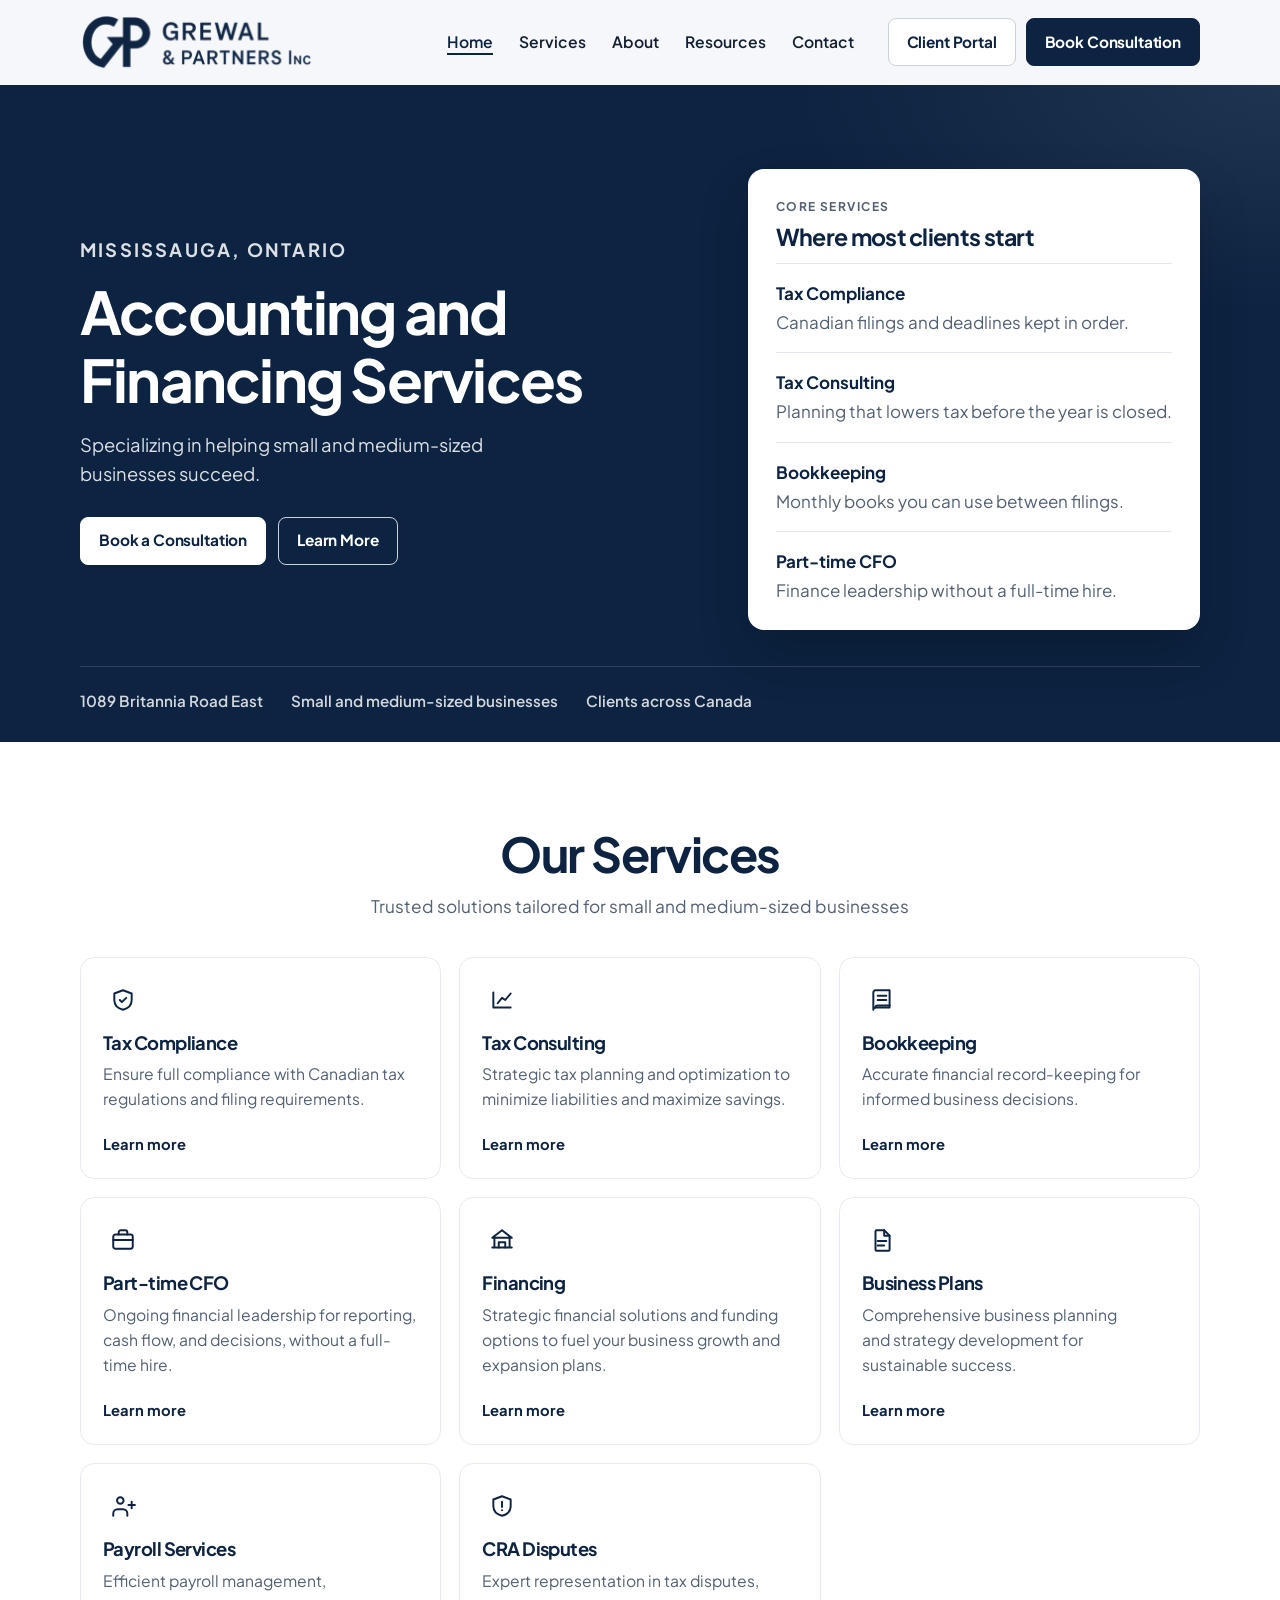
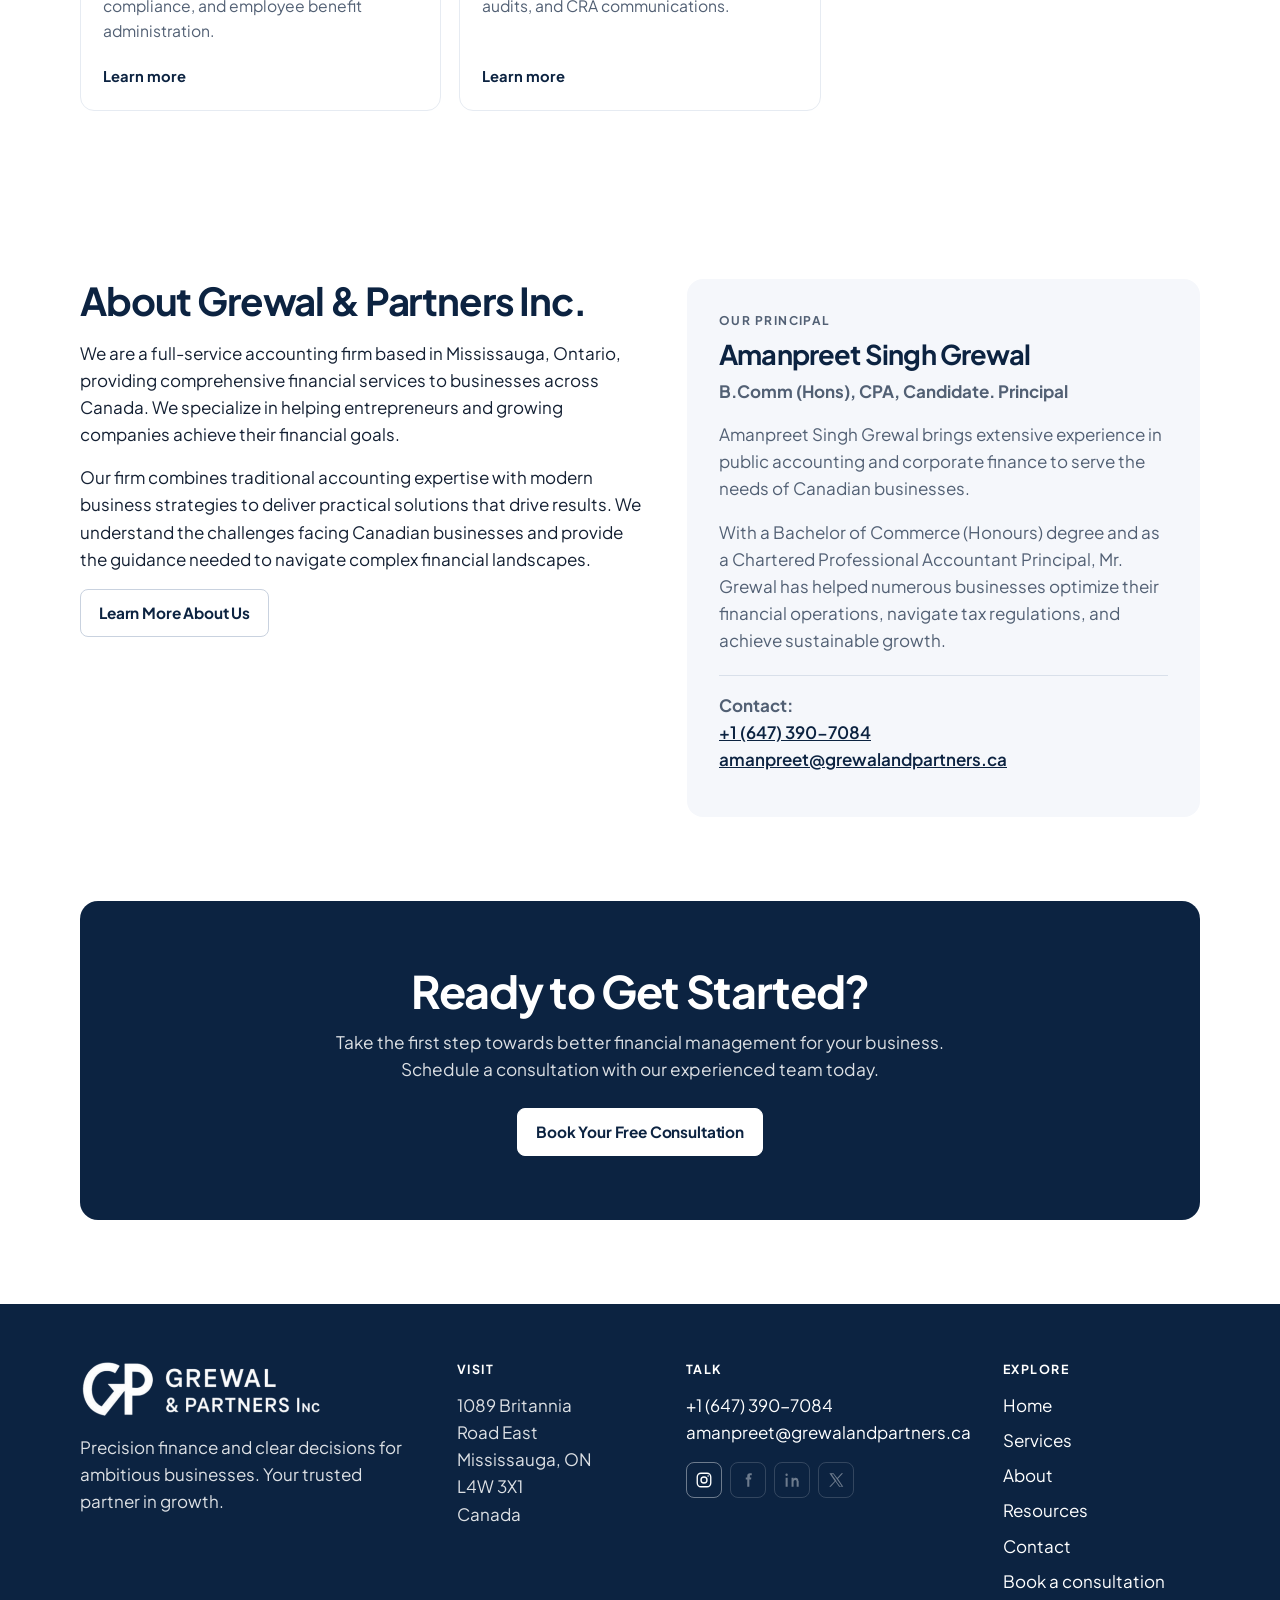
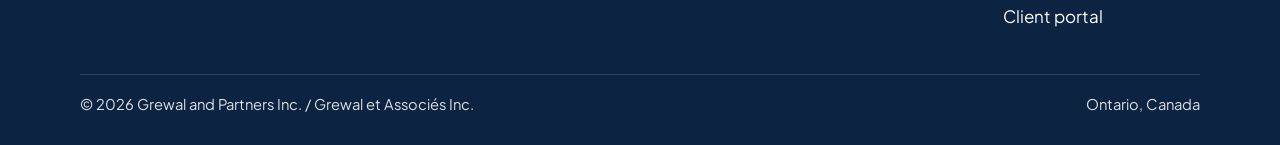
==== commit fd04fade: "Lead with tax, bookkeeping, and part-time CFO, and update the About copy. Co-authored-by: Cursor <cu" ====
--- a/index.html
+++ b/index.html
@@ -79,20 +79,32 @@
           </div>
         </div>
         <aside class="hero-card">
-          <p class="kicker">First meeting</p>
-          <h2>What we cover</h2>
+          <p class="kicker">Core services</p>
+          <h2>Where most clients start</h2>
           <ol>
             <li>
-              <strong>The business</strong>
-              Where the books, payroll, and filings stand today.
-            </li>
-            <li>
-              <strong>The decision</strong>
-              Tax, a loan file, a plan, or a letter from CRA.
-            </li>
-            <li>
-              <strong>The engagement</strong>
-              What we take on, what you prepare, and the fee.
+              <a href="services.html#tax-compliance">
+                <strong>Tax Compliance</strong>
+                Canadian filings and deadlines kept in order.
+              </a>
+            </li>
+            <li>
+              <a href="services.html#tax-consulting">
+                <strong>Tax Consulting</strong>
+                Planning that lowers tax before the year is closed.
+              </a>
+            </li>
+            <li>
+              <a href="services.html#bookkeeping">
+                <strong>Bookkeeping</strong>
+                Monthly books you can use between filings.
+              </a>
+            </li>
+            <li>
+              <a href="services.html#part-time-cfo">
+                <strong>Part-time CFO</strong>
+                Finance leadership without a full-time hire.
+              </a>
             </li>
           </ol>
         </aside>
@@ -111,6 +123,38 @@
           <p class="lede">Trusted solutions tailored for small and medium-sized businesses</p>
         </div>
         <div class="service-grid">
+          <a class="service-card" href="services.html#tax-compliance">
+            <span class="icon-wrap" aria-hidden="true">
+              <svg class="icon" viewBox="0 0 24 24" fill="none" stroke="currentColor" stroke-width="1.8" stroke-linecap="round" stroke-linejoin="round"><path d="M12 3l8 3v6c0 5-3.4 7.8-8 9-4.6-1.2-8-4-8-9V6l8-3z"/><path d="M9 12l2 2 4-4"/></svg>
+            </span>
+            <h3>Tax Compliance</h3>
+            <p>Ensure full compliance with Canadian tax regulations and filing requirements.</p>
+            <span class="more">Learn more</span>
+          </a>
+          <a class="service-card" href="services.html#tax-consulting">
+            <span class="icon-wrap" aria-hidden="true">
+              <svg class="icon" viewBox="0 0 24 24" fill="none" stroke="currentColor" stroke-width="1.8" stroke-linecap="round" stroke-linejoin="round"><path d="M4 19V5M4 19h16"/><path d="M8 15l4-5 3 2 5-6"/></svg>
+            </span>
+            <h3>Tax Consulting</h3>
+            <p>Strategic tax planning and optimization to minimize liabilities and maximize savings.</p>
+            <span class="more">Learn more</span>
+          </a>
+          <a class="service-card" href="services.html#bookkeeping">
+            <span class="icon-wrap" aria-hidden="true">
+              <svg class="icon" viewBox="0 0 24 24" fill="none" stroke="currentColor" stroke-width="1.8" stroke-linecap="round" stroke-linejoin="round"><path d="M4 5a2 2 0 0 1 2-2h13v16H6a2 2 0 0 0-2 2V5z"/><path d="M6 19a2 2 0 0 1 2-2h11"/><path d="M8 8h8M8 12h8"/></svg>
+            </span>
+            <h3>Bookkeeping</h3>
+            <p>Accurate financial record-keeping for informed business decisions.</p>
+            <span class="more">Learn more</span>
+          </a>
+          <a class="service-card" href="services.html#part-time-cfo">
+            <span class="icon-wrap" aria-hidden="true">
+              <svg class="icon" viewBox="0 0 24 24" fill="none" stroke="currentColor" stroke-width="1.8" stroke-linecap="round" stroke-linejoin="round"><rect x="3" y="7" width="18" height="13" rx="2"/><path d="M8 7V5a2 2 0 0 1 2-2h4a2 2 0 0 1 2 2v2M3 12h18"/></svg>
+            </span>
+            <h3>Part-time CFO</h3>
+            <p>Ongoing financial leadership for reporting, cash flow, and decisions, without a full-time hire.</p>
+            <span class="more">Learn more</span>
+          </a>
           <a class="service-card" href="services.html#financing">
             <span class="icon-wrap" aria-hidden="true">
               <svg class="icon" viewBox="0 0 24 24" fill="none" stroke="currentColor" stroke-width="1.8" stroke-linecap="round" stroke-linejoin="round"><path d="M12 3l9 7H3l9-7z"/><path d="M5 10v9M19 10v9M3 19h18"/><path d="M9 19v-5h6v5"/></svg>
@@ -135,36 +179,12 @@
             <p>Efficient payroll management, compliance, and employee benefit administration.</p>
             <span class="more">Learn more</span>
           </a>
-          <a class="service-card" href="services.html#tax-compliance">
-            <span class="icon-wrap" aria-hidden="true">
-              <svg class="icon" viewBox="0 0 24 24" fill="none" stroke="currentColor" stroke-width="1.8" stroke-linecap="round" stroke-linejoin="round"><path d="M12 3l8 3v6c0 5-3.4 7.8-8 9-4.6-1.2-8-4-8-9V6l8-3z"/><path d="M9 12l2 2 4-4"/></svg>
-            </span>
-            <h3>Tax Compliance</h3>
-            <p>Ensure full compliance with Canadian tax regulations and filing requirements.</p>
-            <span class="more">Learn more</span>
-          </a>
-          <a class="service-card" href="services.html#tax-consulting">
-            <span class="icon-wrap" aria-hidden="true">
-              <svg class="icon" viewBox="0 0 24 24" fill="none" stroke="currentColor" stroke-width="1.8" stroke-linecap="round" stroke-linejoin="round"><path d="M4 19V5M4 19h16"/><path d="M8 15l4-5 3 2 5-6"/></svg>
-            </span>
-            <h3>Tax Consulting</h3>
-            <p>Strategic tax planning and optimization to minimize liabilities and maximize savings.</p>
-            <span class="more">Learn more</span>
-          </a>
           <a class="service-card" href="services.html#cra-disputes">
             <span class="icon-wrap" aria-hidden="true">
               <svg class="icon" viewBox="0 0 24 24" fill="none" stroke="currentColor" stroke-width="1.8" stroke-linecap="round" stroke-linejoin="round"><path d="M12 3l8 3v6c0 5-3.4 7.8-8 9-4.6-1.2-8-4-8-9V6l8-3z"/><path d="M12 8v5M12 16h.01"/></svg>
             </span>
             <h3>CRA Disputes</h3>
             <p>Expert representation in tax disputes, audits, and CRA communications.</p>
-            <span class="more">Learn more</span>
-          </a>
-          <a class="service-card" href="services.html#bookkeeping">
-            <span class="icon-wrap" aria-hidden="true">
-              <svg class="icon" viewBox="0 0 24 24" fill="none" stroke="currentColor" stroke-width="1.8" stroke-linecap="round" stroke-linejoin="round"><path d="M4 5a2 2 0 0 1 2-2h13v16H6a2 2 0 0 0-2 2V5z"/><path d="M6 19a2 2 0 0 1 2-2h11"/><path d="M8 8h8M8 12h8"/></svg>
-            </span>
-            <h3>Bookkeeping</h3>
-            <p>Accurate financial record-keeping for informed business decisions.</p>
             <span class="more">Learn more</span>
           </a>
         </div>
@@ -194,32 +214,6 @@
       </div>
     </section>
 
-    <section class="section">
-      <div class="wrap">
-        <div class="section-head">
-          <h2>A straightforward engagement</h2>
-          <p class="lede">You always know what we are doing, what we need from you, and when it is due.</p>
-        </div>
-        <div class="steps">
-          <article class="step">
-            <span>01</span>
-            <h3>Talk it through</h3>
-            <p>A consultation at the Britannia Road office or by phone. Bring the question that is actually in front of you.</p>
-          </article>
-          <article class="step">
-            <span>02</span>
-            <h3>Agree the work</h3>
-            <p>We confirm the scope, the documents, and the fee before anything is filed or sent to a lender.</p>
-          </article>
-          <article class="step">
-            <span>03</span>
-            <h3>Stay current</h3>
-            <p>Books, payroll, and tax stay on a calendar, so year-end is a close and not a reconstruction.</p>
-          </article>
-        </div>
-      </div>
-    </section>
-
     <section class="section" style="padding-top: 0;">
       <div class="wrap">
         <div class="cta-panel">
--- a/css/styles.css
+++ b/css/styles.css
@@ -312,6 +312,14 @@
   margin: 12px 0 0;
   padding: 0;
 }
+
+.hero-card a {
+  display: block;
+  color: inherit;
+  text-decoration: none;
+}
+
+.hero-card a:hover strong { text-decoration: underline; }
 
 .hero-card li {
   padding: 16px 0;
@@ -865,9 +873,7 @@
 
   .span-2 { grid-column: auto; }
 
-  .hero-card { display: none; }
-
-  .hero-grid { padding: 48px 0 28px; gap: 0; }
+  .hero-grid { padding: 48px 0 28px; gap: 28px; }
 
   .hero h1 { max-width: 11ch; }
 
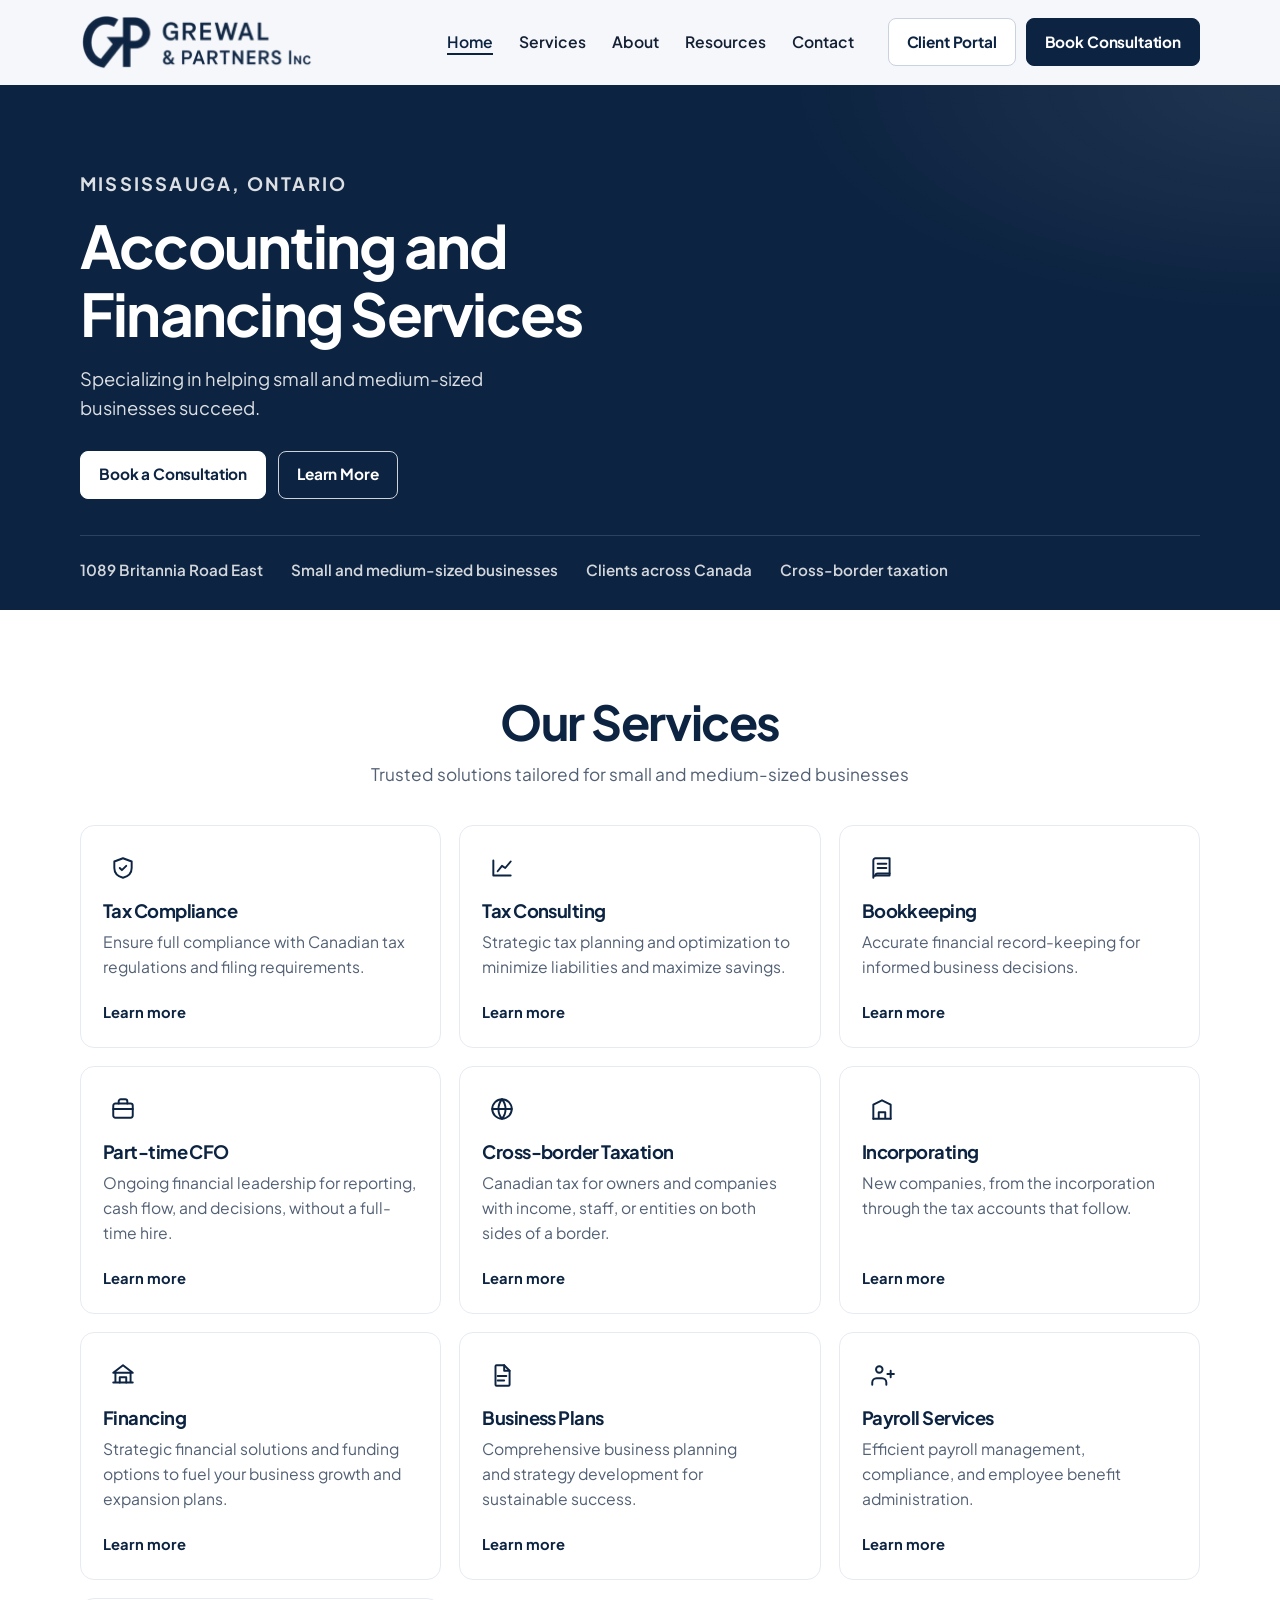
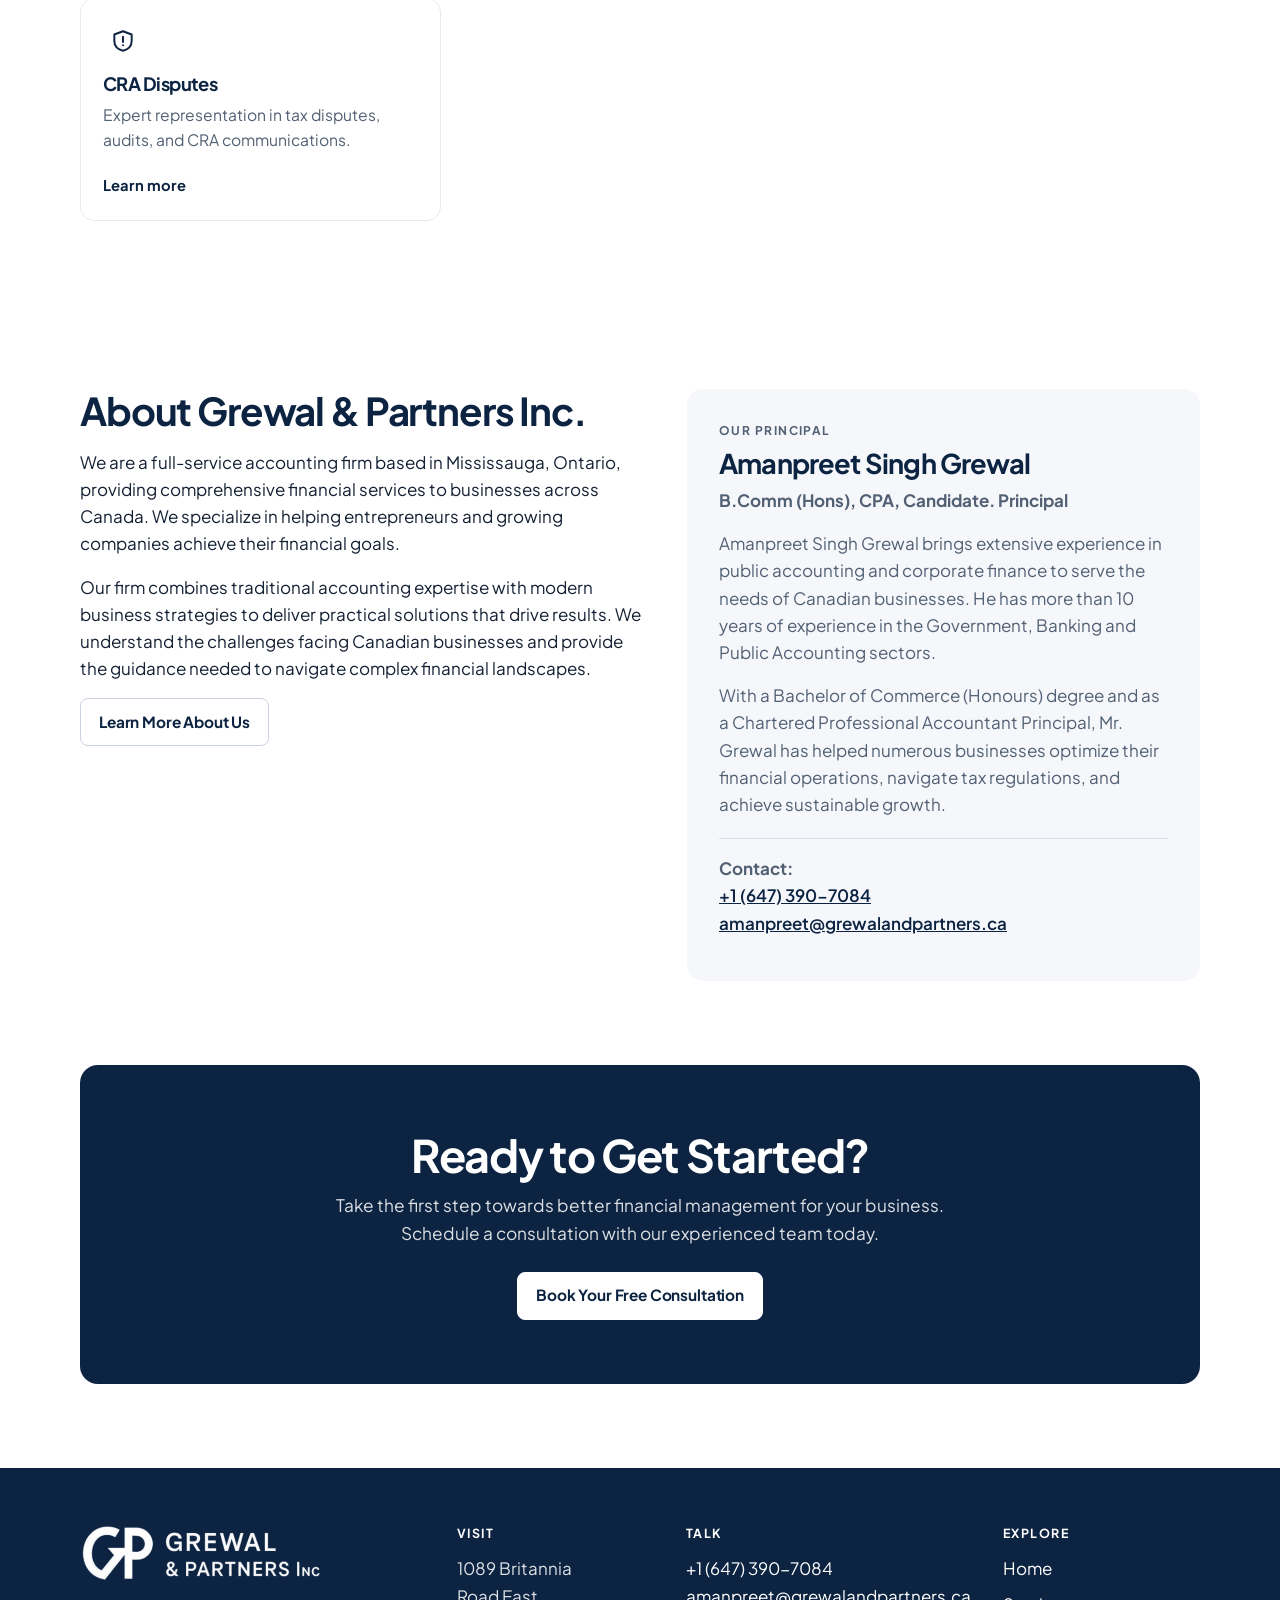
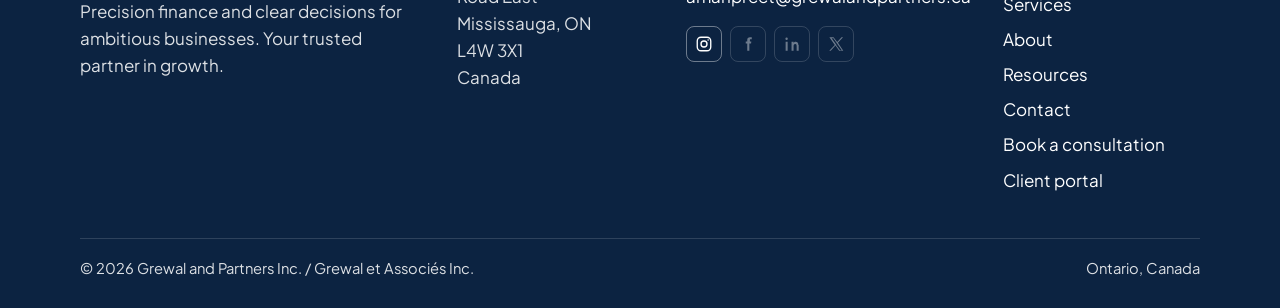
==== commit d0a357e8: "Add cross-border tax and incorporating, and tighten the service copy. Co-authored-by: Cursor <cursor" ====
--- a/index.html
+++ b/index.html
@@ -78,41 +78,12 @@
             <a class="btn btn-ghost" href="#services">Learn More</a>
           </div>
         </div>
-        <aside class="hero-card">
-          <p class="kicker">Core services</p>
-          <h2>Where most clients start</h2>
-          <ol>
-            <li>
-              <a href="services.html#tax-compliance">
-                <strong>Tax Compliance</strong>
-                Canadian filings and deadlines kept in order.
-              </a>
-            </li>
-            <li>
-              <a href="services.html#tax-consulting">
-                <strong>Tax Consulting</strong>
-                Planning that lowers tax before the year is closed.
-              </a>
-            </li>
-            <li>
-              <a href="services.html#bookkeeping">
-                <strong>Bookkeeping</strong>
-                Monthly books you can use between filings.
-              </a>
-            </li>
-            <li>
-              <a href="services.html#part-time-cfo">
-                <strong>Part-time CFO</strong>
-                Finance leadership without a full-time hire.
-              </a>
-            </li>
-          </ol>
-        </aside>
       </div>
       <div class="wrap hero-meta">
         <span>1089 Britannia Road East</span>
         <span>Small and medium-sized businesses</span>
         <span>Clients across Canada</span>
+        <span>Cross-border taxation</span>
       </div>
     </section>
 
@@ -153,6 +124,22 @@
             </span>
             <h3>Part-time CFO</h3>
             <p>Ongoing financial leadership for reporting, cash flow, and decisions, without a full-time hire.</p>
+            <span class="more">Learn more</span>
+          </a>
+          <a class="service-card" href="services.html#cross-border">
+            <span class="icon-wrap" aria-hidden="true">
+              <svg class="icon" viewBox="0 0 24 24" fill="none" stroke="currentColor" stroke-width="1.8" stroke-linecap="round" stroke-linejoin="round"><circle cx="12" cy="12" r="9"/><path d="M3 12h18M12 3a14 14 0 0 1 0 18M12 3a14 14 0 0 0 0 18"/></svg>
+            </span>
+            <h3>Cross-border Taxation</h3>
+            <p>Canadian tax for owners and companies with income, staff, or entities on both sides of a border.</p>
+            <span class="more">Learn more</span>
+          </a>
+          <a class="service-card" href="services.html#incorporating">
+            <span class="icon-wrap" aria-hidden="true">
+              <svg class="icon" viewBox="0 0 24 24" fill="none" stroke="currentColor" stroke-width="1.8" stroke-linecap="round" stroke-linejoin="round"><path d="M4 21V8l8-4 8 4v13"/><path d="M9 21v-6h6v6M4 21h16"/></svg>
+            </span>
+            <h3>Incorporating</h3>
+            <p>New companies, from the incorporation through the tax accounts that follow.</p>
             <span class="more">Learn more</span>
           </a>
           <a class="service-card" href="services.html#financing">
@@ -203,7 +190,7 @@
           <p class="kicker">Our Principal</p>
           <h3>Amanpreet Singh Grewal</h3>
           <p class="credential">B.Comm (Hons), CPA, Candidate. Principal</p>
-          <p>Amanpreet Singh Grewal brings extensive experience in public accounting and corporate finance to serve the needs of Canadian businesses.</p>
+          <p>Amanpreet Singh Grewal brings extensive experience in public accounting and corporate finance to serve the needs of Canadian businesses. He has more than 10 years of experience in the Government, Banking and Public Accounting sectors.</p>
           <p>With a Bachelor of Commerce (Honours) degree and as a Chartered Professional Accountant Principal, Mr. Grewal has helped numerous businesses optimize their financial operations, navigate tax regulations, and achieve sustainable growth.</p>
           <hr class="rule">
           <p class="contact-line"><strong>Contact:</strong><br>
--- a/css/styles.css
+++ b/css/styles.css
@@ -249,10 +249,7 @@
 .hero :is(h1, h2) { color: white; }
 
 .hero-grid {
-  display: grid;
-  grid-template-columns: minmax(0, 1.15fr) minmax(280px, 0.85fr);
-  gap: 56px;
-  align-items: center;
+  display: block;
   padding: 84px 0 36px;
 }
 
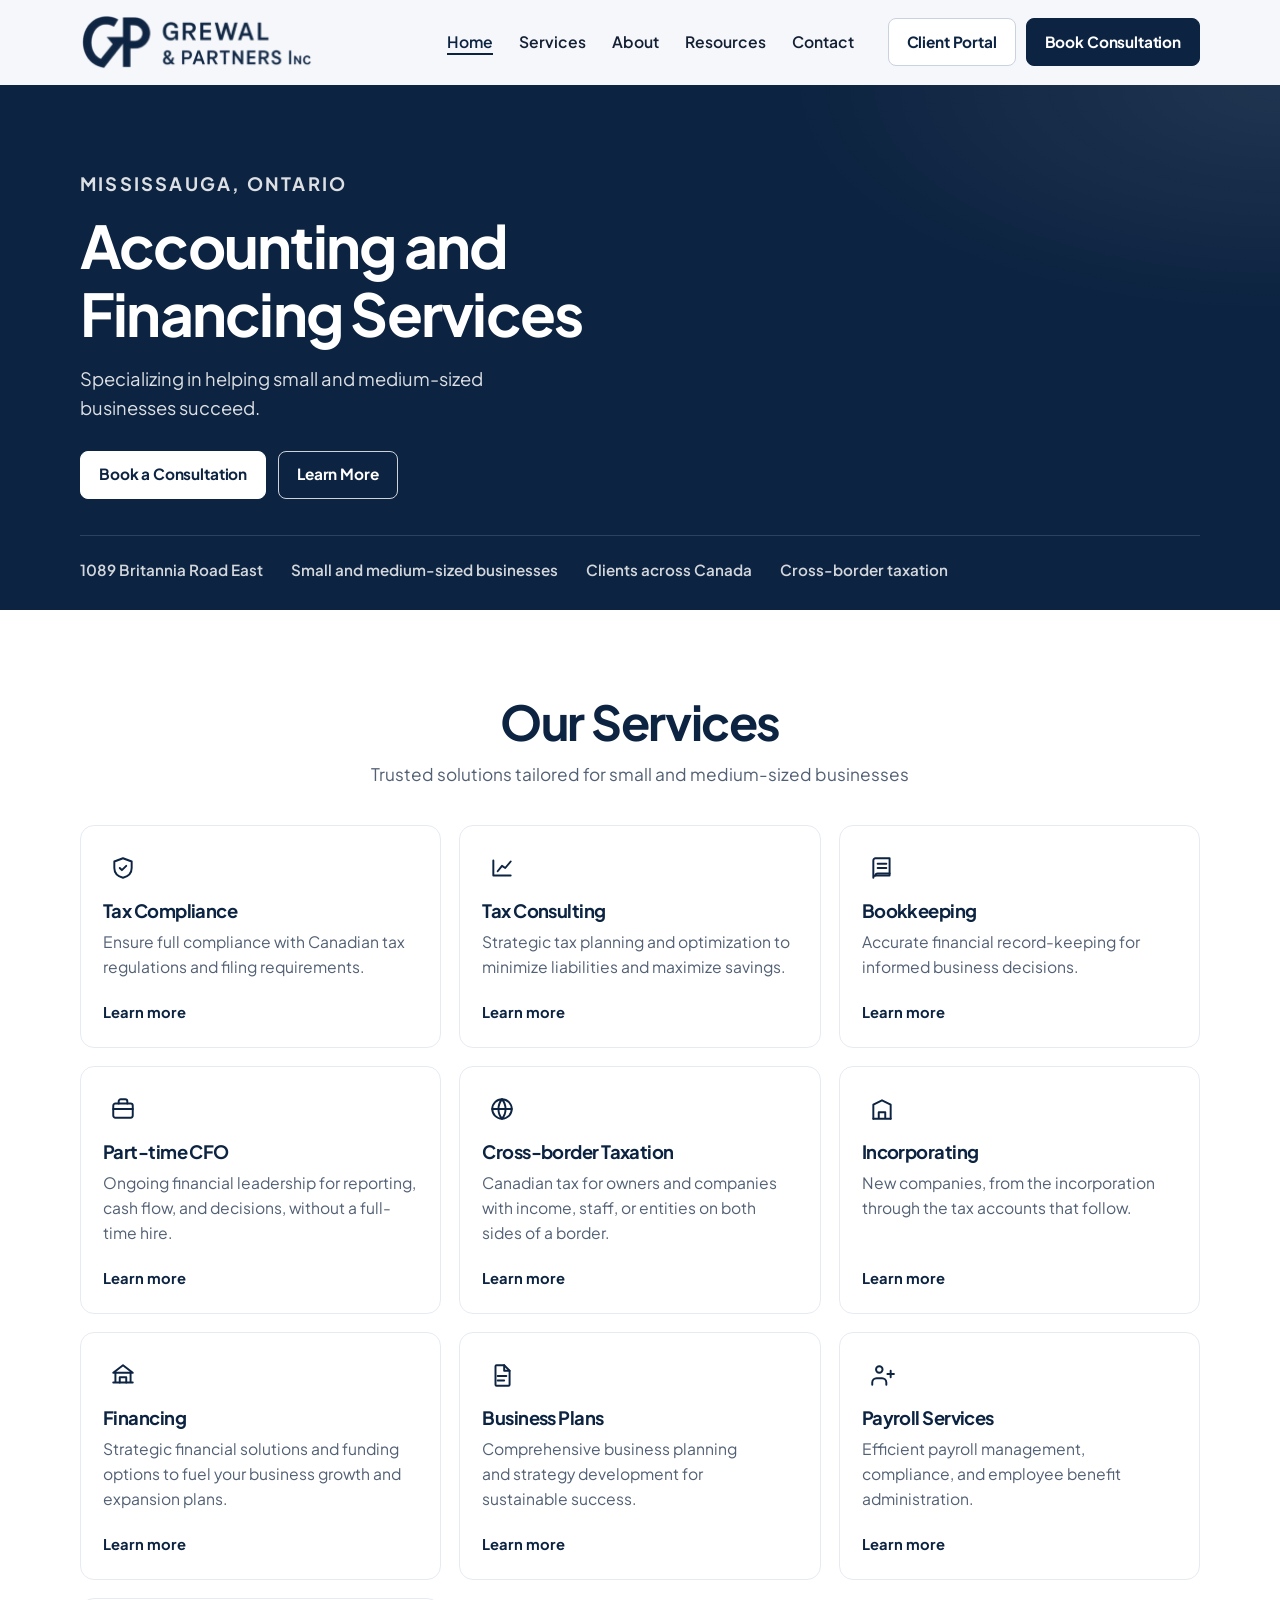
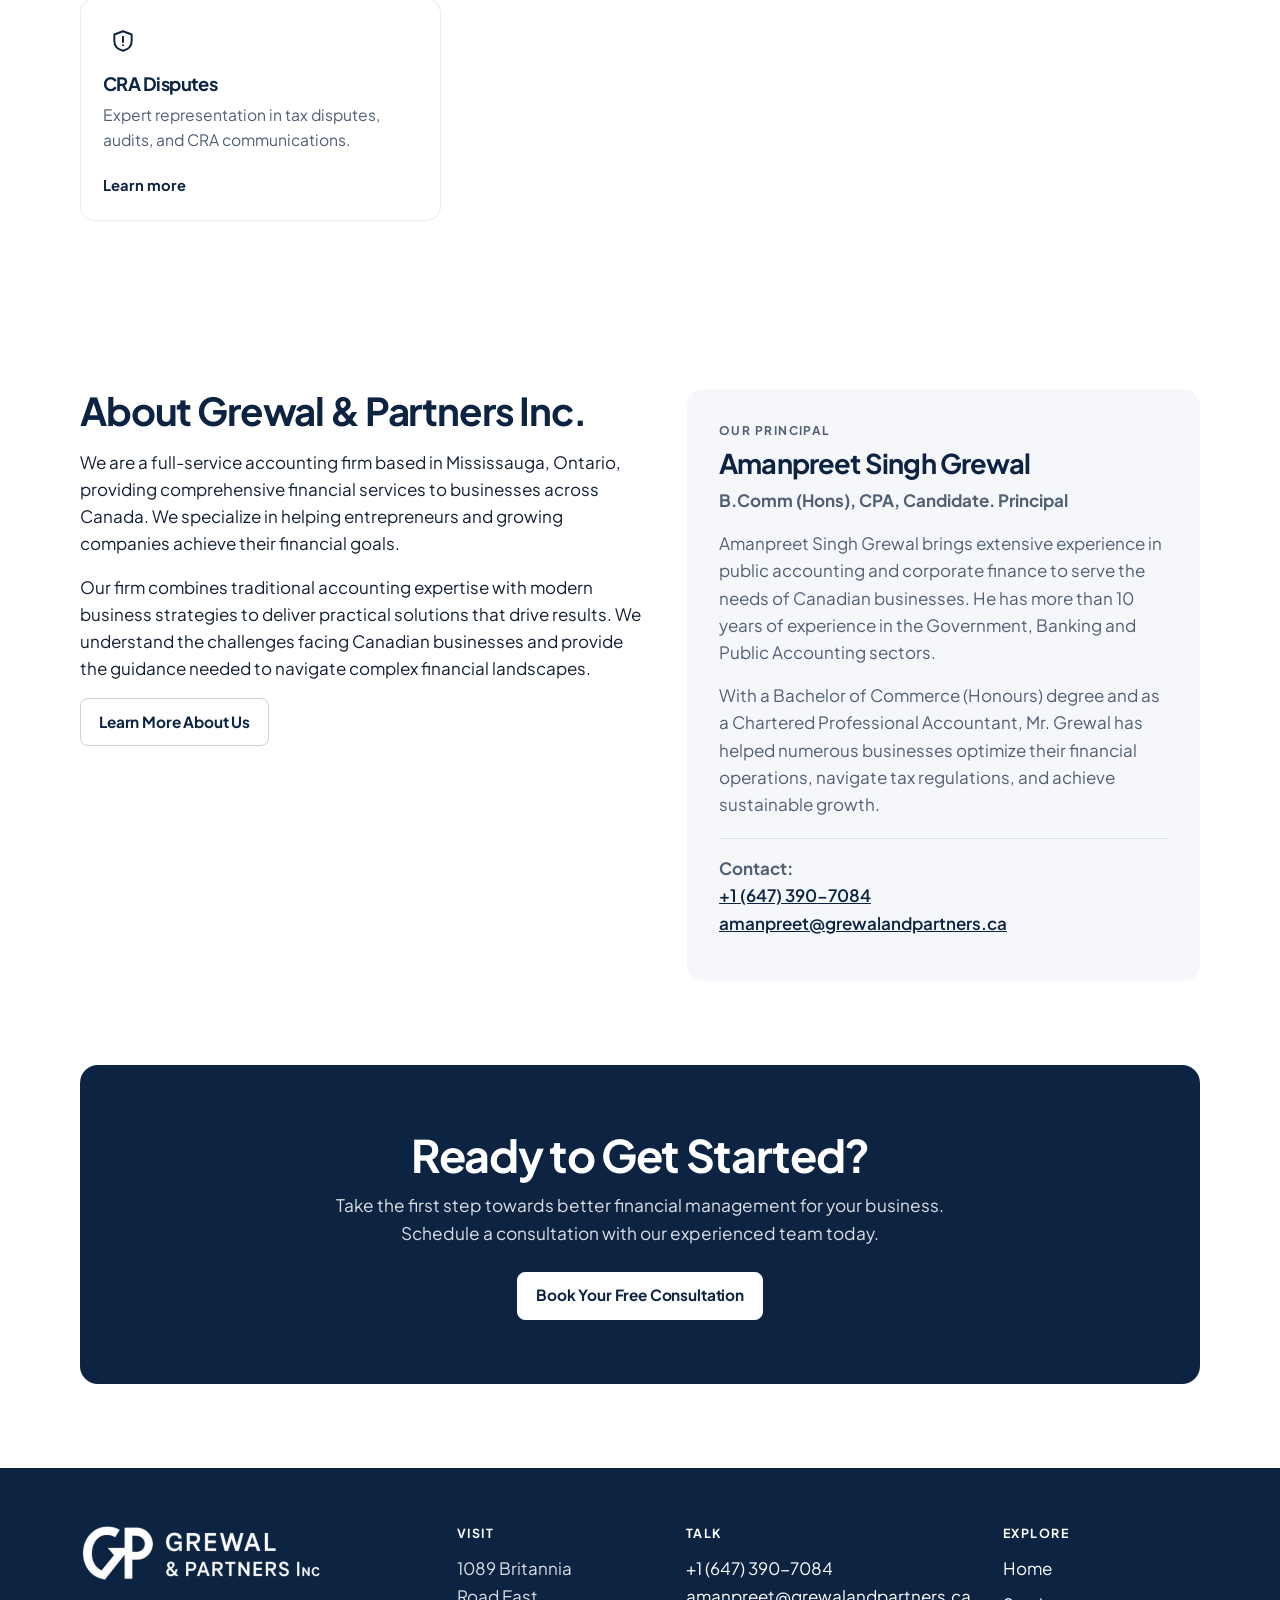
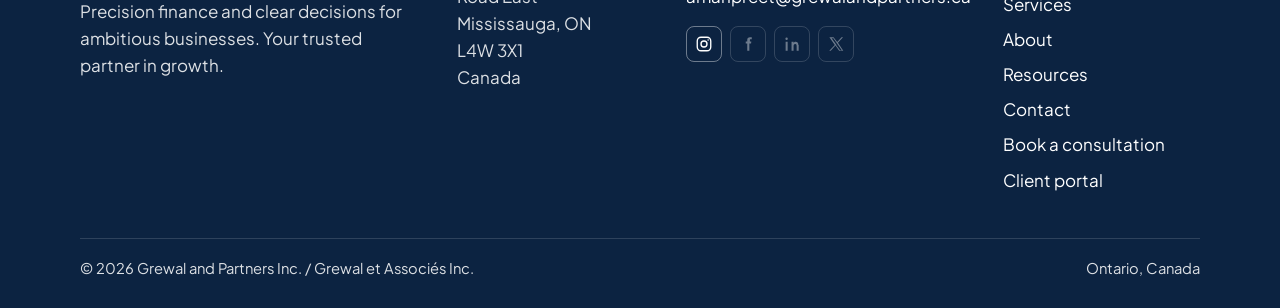
==== commit 1382b8cb: "Drop Principal from the accountant line in the bio. Co-authored-by: Cursor <cursoragent@cursor.com>" ====
--- a/index.html
+++ b/index.html
@@ -191,7 +191,7 @@
           <h3>Amanpreet Singh Grewal</h3>
           <p class="credential">B.Comm (Hons), CPA, Candidate. Principal</p>
           <p>Amanpreet Singh Grewal brings extensive experience in public accounting and corporate finance to serve the needs of Canadian businesses. He has more than 10 years of experience in the Government, Banking and Public Accounting sectors.</p>
-          <p>With a Bachelor of Commerce (Honours) degree and as a Chartered Professional Accountant Principal, Mr. Grewal has helped numerous businesses optimize their financial operations, navigate tax regulations, and achieve sustainable growth.</p>
+          <p>With a Bachelor of Commerce (Honours) degree and as a Chartered Professional Accountant, Mr. Grewal has helped numerous businesses optimize their financial operations, navigate tax regulations, and achieve sustainable growth.</p>
           <hr class="rule">
           <p class="contact-line"><strong>Contact:</strong><br>
             <a href="tel:+16473907084">+1 (647) 390-7084</a><br>
